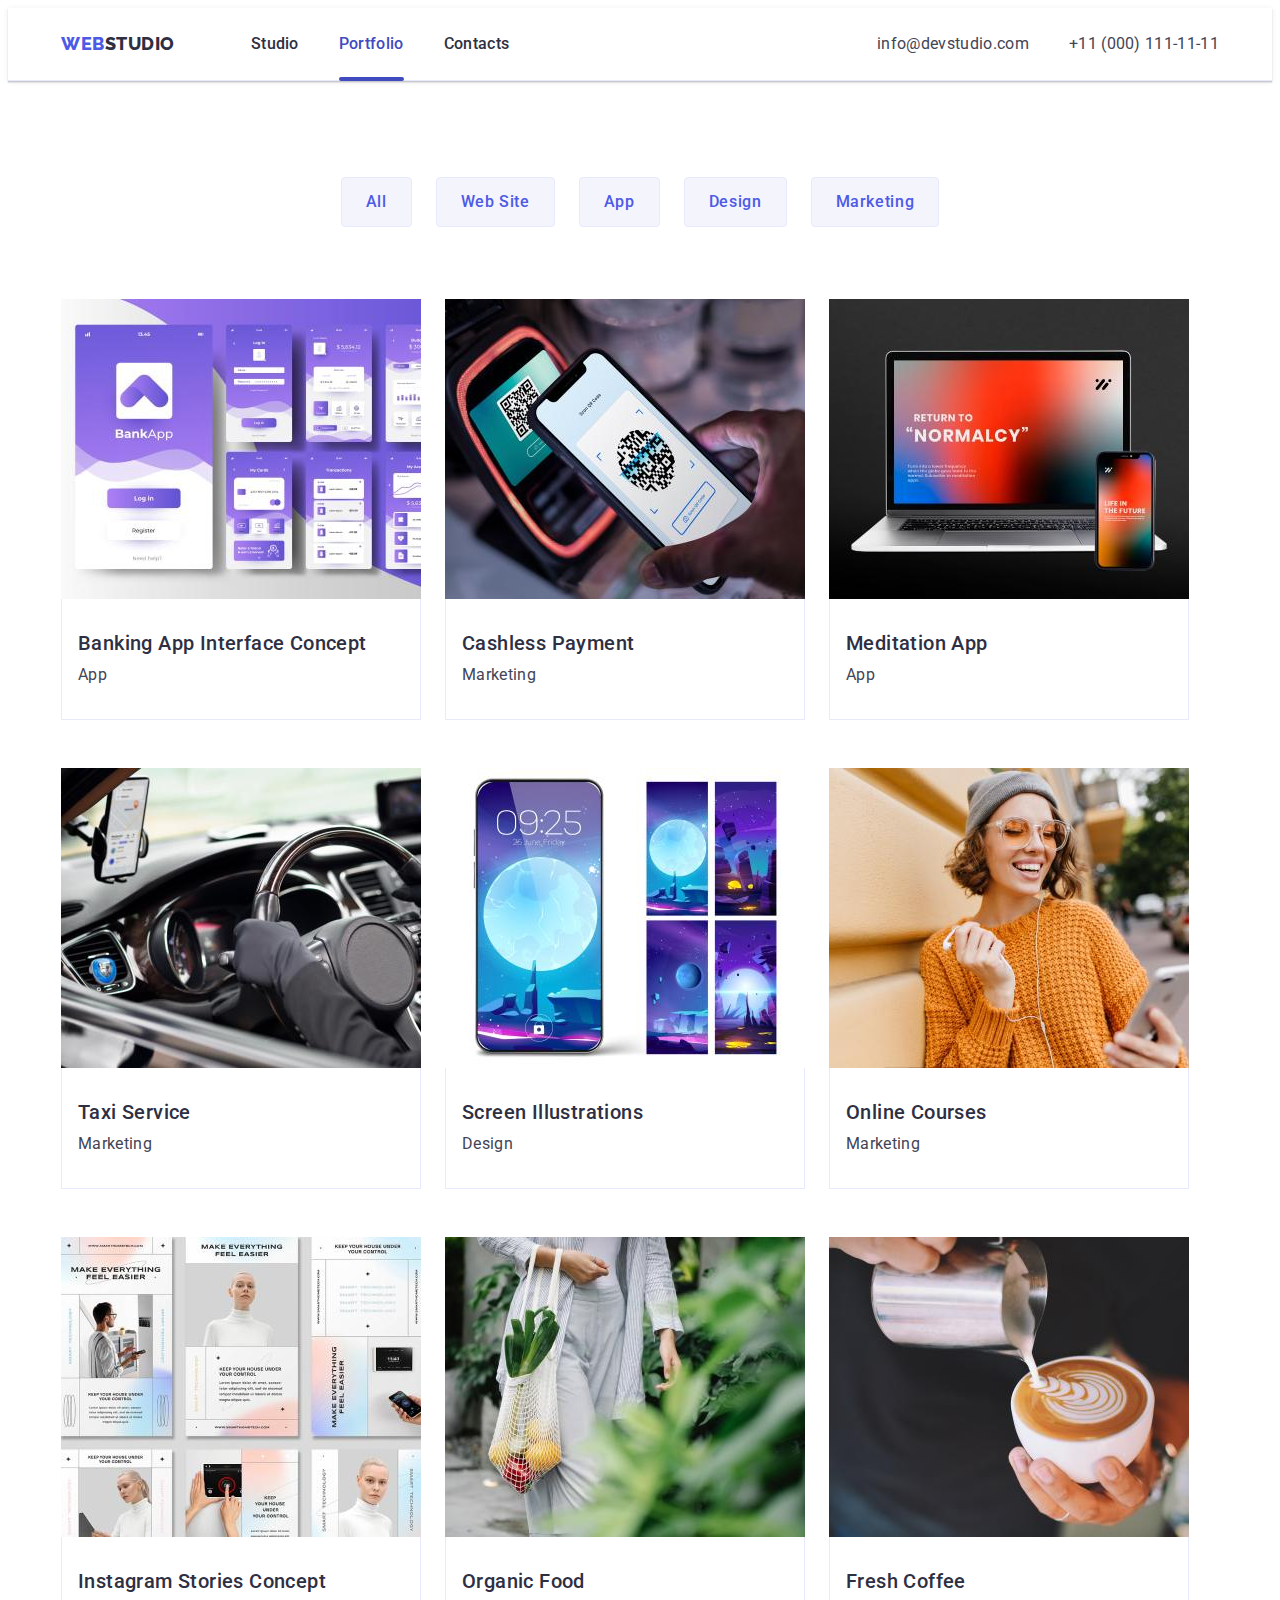
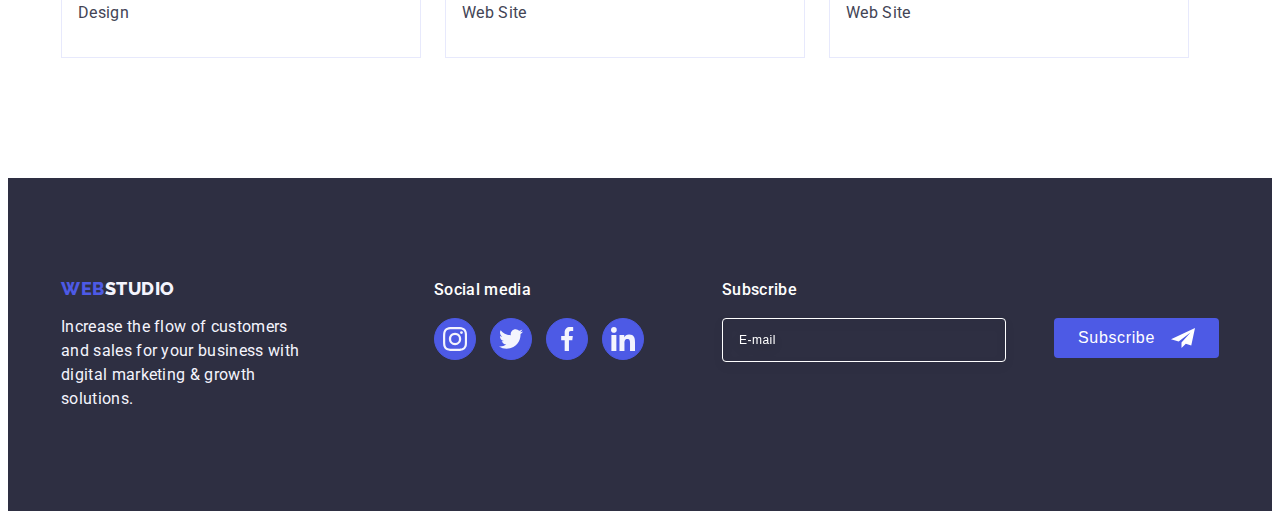
==== portfolio.html @ 0ec28bbe "Initial commit" ====
<!DOCTYPE html>
<html lang="en">
  <head>
    <meta charset="UTF-8" />
    <meta name="viewport" content="width=device-width, initial-scale=1.0" />
    <title>Portfolio</title>

    <link rel="preconnect" href="https://fonts.googleapis.com" />
    <link rel="preconnect" href="https://fonts.gstatic.com" crossorigin />
    <link
      href="https://fonts.googleapis.com/css2?family=Raleway:wght@800&family=Roboto:wght@400;500;700&display=swap"
      rel="stylesheet"
    />
    <link
      rel="stylesheet"
      href="https://cdnjs.cloudflare.com/ajax/libs/modern-normalize/2.0.0/modern-normalize.min.css"
      integrity="sha512-4xo8blKMVCiXpTaLzQSLSw3KFOVPWhm/TRtuPVc4WG6kUgjH6J03IBuG7JZPkcWMxJ5huwaBpOpnwYElP/m6wg=="
      crossorigin="anonymous"
      referrerpolicy="no-referrer"
    />

    <link rel="stylesheet" href="./css/styles.css" />
  </head>
  <body>
    <header class="header">
      <div class="container nav-header">
        <nav class="navigation-list list">
          <a class="logo-link link" href="./index.html"
            >web<span class="studio-head">Studio</span></a
          >
          <ul class="header-list list">
            <li class="header-item">
              <a class="adress-link link" href="./index.html">Studio</a>
            </li>
            <li class="header-item">
              <a class="adress-link current link" href="./portfolio.html"
                >Portfolio</a
              >
            </li>
            <li class="header-item">
              <a class="adress-link link" href="">Contacts</a>
            </li>
          </ul>
        </nav>
        <address class="contacts">
          <ul class="contacts-list list">
            <li class="contacts-item">
              <a class="contacts-link link" href="mailto:info@devstudio.com"
                >info@devstudio.com</a
              >
            </li>
            <li class="contacts-item">
              <a class="contacts-link link" href="tel:+110001111111"
                >+11 (000) 111-11-11</a
              >
            </li>
          </ul>
        </address>
      </div>
    </header>
    <main>
      <!--Section 1-->
      <section class="section-item">
        <div class="container">
          <h1 class="visualy-hidden">Menu</h1>
          <ul class="button-list list">
            <li class="button-item">
              <button class="btn-style" type="button">All</button>
            </li>
            <li class="button-item">
              <button class="btn-style" type="button">Web Site</button>
            </li>
            <li class="button-item">
              <button class="btn-style" type="button">App</button>
            </li>
            <li class="button-item">
              <button class="btn-style" type="button">Design</button>
            </li>
            <li class="button-item">
              <button class="btn-style" type="button">Marketing</button>
            </li>
          </ul>

          <!--Section 2-->

          <ul class="item-list list">
            <li class="image-style">
              <a class="image-link link" href="#">
                <div class="image-cover-block">
                  <img
                    src="./images/menu.jpg"
                    alt="Phone menu"
                    width="360"
                    height="300"
                  />
                  <p class="image-cover-text">
                    14 Stylish and User-Friendly App Design Concepts · Task
                    Manager App · Calorie Tracker App · Exotic Fruit Ecommerce
                    App · Cloud Storage App
                  </p>
                </div>
                <div class="container-text">
                  <h2 class="head-name">Banking App Interface Concept</h2>
                  <p class="item-text">App</p>
                </div>
              </a>
            </li>

            <li class="image-style">
              <a class="image-link link" href="#">
                <div class="image-cover-block">
                  <img
                    src="./images/phone-pay.jpg"
                    alt="Pay by Phone"
                    width="360"
                    height="300"
                  />
                  <p class="image-cover-text">
                    14 Stylish and User-Friendly App Design Concepts · Task
                    Manager App · Calorie Tracker App · Exotic Fruit Ecommerce
                    App · Cloud Storage App
                  </p>
                </div>
                <div class="container-text">
                  <h2 class="head-name">Cashless Payment</h2>
                  <p class="item-text">Marketing</p>
                </div>
              </a>
            </li>

            <li class="image-style">
              <a class="image-link link" href="#">
                <div class="image-cover-block">
                  <img
                    src="./images/mac-phone.jpg"
                    alt="Notebook and phone"
                    width="360"
                    height="300"
                  />
                  <p class="image-cover-text">
                    14 Stylish and User-Friendly App Design Concepts · Task
                    Manager App · Calorie Tracker App · Exotic Fruit Ecommerce
                    App · Cloud Storage App
                  </p>
                </div>
                <div class="container-text">
                  <h2 class="head-name">Meditation App</h2>
                  <p class="item-text">App</p>
                </div>
              </a>
            </li>

            <!--Section 3-->

            <li class="image-style">
              <a class="image-link link" href="#">
                <div class="image-cover-block">
                  <img
                    src="./images/wheel.jpg"
                    alt="Steering wheel"
                    width="360"
                    height="300"
                  />
                  <p class="image-cover-text">
                    14 Stylish and User-Friendly App Design Concepts · Task
                    Manager App · Calorie Tracker App · Exotic Fruit Ecommerce
                    App · Cloud Storage App
                  </p>
                </div>
                <div class="container-text">
                  <h2 class="head-name">Taxi Service</h2>
                  <p class="item-text">Marketing</p>
                </div>
              </a>
            </li>

            <li class="image-style">
              <a class="image-link link" href="#">
                <div class="image-cover-block">
                  <img
                    src="./images/phone-menu.jpg"
                    alt="Phone menu"
                    width="360"
                    height="300"
                  />
                  <p class="image-cover-text">
                    14 Stylish and User-Friendly App Design Concepts · Task
                    Manager App · Calorie Tracker App · Exotic Fruit Ecommerce
                    App · Cloud Storage App
                  </p>
                </div>
                <div class="container-text">
                  <h2 class="head-name">Screen Illustrations</h2>
                  <p class="item-text">Design</p>
                </div>
              </a>
            </li>

            <li class="image-style">
              <a class="image-link link" href="#">
                <div class="image-cover-block">
                  <img
                    src="./images/women.jpg"
                    alt="Women"
                    width="360"
                    height="300"
                  />
                  <p class="image-cover-text">
                    14 Stylish and User-Friendly App Design Concepts · Task
                    Manager App · Calorie Tracker App · Exotic Fruit Ecommerce
                    App · Cloud Storage App
                  </p>
                </div>

                <div class="container-text">
                  <h2 class="head-name">Online Courses</h2>
                  <p class="item-text">Marketing</p>
                </div>
              </a>
            </li>

            <!--Section 4-->

            <li class="image-style">
              <a class="image-link link" href="#">
                <div class="image-cover-block">
                  <img
                    src="./images/site-menu.jpg"
                    alt="Instagram Menu"
                    width="360"
                    height="300"
                  />
                  <p class="image-cover-text">
                    14 Stylish and User-Friendly App Design Concepts · Task
                    Manager App · Calorie Tracker App · Exotic Fruit Ecommerce
                    App · Cloud Storage App
                  </p>
                </div>
                <div class="container-text">
                  <h2 class="head-name">Instagram Stories Concept</h2>
                  <p class="item-text">Design</p>
                </div>
              </a>
            </li>

            <li class="image-style">
              <a class="image-link link" href="#">
                <div class="image-cover-block">
                  <img
                    src="./images/bag.jpg"
                    alt="Bag"
                    width="360"
                    height="300"
                  />
                  <p class="image-cover-text">
                    14 Stylish and User-Friendly App Design Concepts · Task
                    Manager App · Calorie Tracker App · Exotic Fruit Ecommerce
                    App · Cloud Storage App
                  </p>
                </div>
                <div class="container-text">
                  <h2 class="head-name">Organic Food</h2>
                  <p class="item-text">Web Site</p>
                </div>
              </a>
            </li>

            <li class="image-style">
              <a class="image-link link" href="#">
                <div class="image-cover-block">
                  <img
                    src="./images/coffe.jpg"
                    alt="Coffee"
                    width="360"
                    height="300"
                  />
                  <p class="image-cover-text">
                    14 Stylish and User-Friendly App Design Concepts · Task
                    Manager App · Calorie Tracker App · Exotic Fruit Ecommerce
                    App · Cloud Storage App
                  </p>
                </div>
                <div class="container-text">
                  <h2 class="head-name">Fresh Coffee</h2>
                  <p class="item-text">Web Site</p>
                </div>
              </a>
            </li>
          </ul>
        </div>
      </section>
    </main>
    <footer class="footer-style">
      <div class="footer-container container">
        <div class="logo-footer">
          <a class="footer-link link" href="./index.html"
            >web<span class="studio">Studio</span></a
          >
          <p class="footer-text">
            Increase the flow of customers and sales for your business with
            digital marketing & growth solutions.
          </p>
        </div>
        <div class="footer-social-block">
          <p class="social-head">Social media</p>
          <ul class="footer-social-list list">
            <li class="footer-social-item">
              <a class="footer-social-link link" href="">
                <svg class="footer-social-icon" width="24" height="24">
                  <use href="./images/icon.svg#icon-instagram"></use>
                </svg>
              </a>
            </li>
            <li class="footer-social-item">
              <a class="footer-social-link link" href=""
                ><svg class="footer-social-icon" width="24" height="24">
                  <use href="./images/icon.svg#icon-twitter"></use></svg
              ></a>
            </li>
            <li class="footer-social-item">
              <a class="footer-social-link link" href=""
                ><svg class="footer-social-icon" width="24" height="24">
                  <use href="./images/icon.svg#icon-facebook"></use></svg
              ></a>
            </li>
            <li class="footer-social-item">
              <a class="footer-social-link link" href=""
                ><svg class="footer-social-icon" width="24" height="24">
                  <use href="./images/icon.svg#icon-linkedin"></use></svg
              ></a>
            </li>
          </ul>
        </div>
        <div class="footer-subscribe">
          <p class="subscribe-text">Subscribe</p>
          <form class="footer-form">
            <label for="user-subscribe" class="subscribe-lable">
              <input
                type="email"
                name="footer-subscribe"
                class="suscribe-input"
                id="user-subscribe"
                placeholder="E-mail"
              />
            </label>
            <button type="submit" class="subscribe-btn">
              Subscribe
              <svg class="subscribe-icon" width="24" height="24">
                <use href="./images/icon.svg#icon-subscribe"></use>
              </svg>
            </button>
          </form>
        </div>
      </div>
    </footer>
  </body>
</html>
---- css/styles.css ----
:root {
  --brand-color: #4d5ae5;

}
body {
  font-family: "Roboto", sans-serif;
  background-color: #ffffff;
  accent-color:  #2e2f42;
  color: #434455;

}
.link {
  text-decoration: none;
}

.list {
  list-style:  none;
}
p,
h1,
h2,
h3,
h4,
h5,
h6 {
    margin-top: 0;
    margin-bottom: 0;
}

ul,
ol {
    margin-top: 0;
    margin-bottom: 0;
    padding-left: 0;
}

img {
    height: auto;
    width: 100%;
    display: block;
    
}
.container{
   
width: 100%;
max-width: 1158px;
padding-left: 15px;
padding-right: 15px;
margin: 0 auto;

}
.visualy-hidden{
    position: absolute;
        width: 1px;
        height: 1px;
        margin: -1px;
        border: 0;
        padding: 0;
        white-space: nowrap;
        clip-path: inset(100%);
        clip: rect(0 0 0 0);
        overflow: hidden;
}
/**______TITLE______**/

.head-title {
    
    width: 100%;
     text-align: center;
    padding: 188px 0 188px;
    background-image:
            linear-gradient(rgba(46, 47, 66, 0.70),
                rgba(46, 47, 66, 0.70)),
            url(../images/people-office.jpg);
            max-width: 1440px;
            background-position: center;
            background-repeat: no-repeat;
            background-size: cover;
            margin: 0 auto;
            
}


.head-text {
    color: #ffffff;
    font-weight: 700;
    font-size: 56px;
    line-height: 1.07;
    letter-spacing: 0.02em;
        max-width: 496px;
        margin: 0 auto;
        margin-bottom: 48px;
}
.head-btn {
    color:#ffffff;
    font-size: 16px;
    font-family: "Roboto", sans-serif;
    font-weight: 500;
    line-height: 1.5;
    letter-spacing: 0.04em;
background-color:#4D5AE5;
cursor: pointer;
display: block;
min-width: 169px;
height: 56px;
border: none;
border-radius: 4px;
margin: 0 auto;
transition: background-color 250ms cubic-bezier(0.4, 0, 0.2, 1);
}

.head-btn:hover,
.head-btn:focus {
    background-color: #404BBF;

}

/**______ADVANTAGES______**/

.advantages-section-list{
    padding: 240px 0 120px;
   
}
.advant-container{
 
}
.advantages-title {
    color:#2E2F42;
    font-size: 20px;
    
margin-bottom: 8px;
font-weight: 500;
line-height: 1.2;
letter-spacing: 0.02em;
}

.advantages-item {
    color: #434455;
    font-size: 16px;
    width: calc((100% - 72px) / 4);
    line-height: 1.5;
    letter-spacing: 0.02em;
    position: relative;
}
.advant-icon-container{
    display: flex;
    align-items: center;
    justify-content: center;
    height: 112px;background-color: #F4F4FD;
    border-radius: 4px;
    margin-bottom: 8px;

}
.advant-icon{

}

.advantages-list {
    display: flex;
    gap: 24px;
}
.advantages-subtitle {
}

/**______WHAT ARE WE DOING______**/
.doing-section{
    
    padding-bottom: 120px;
}

.doing-head{
    margin-bottom: 72px;
}
.work-container{

}


.doing-head {
    color: #2E2F42;
    font-size: 36px;
        
        font-weight: 700;
        line-height: 1.11;
        letter-spacing: 0.02em;
        text-transform: capitalize;
        text-align: center;
        
}

.doing-list {
   
    display: flex;
    gap: 24px;
    
}

.doing-item {
    color: #E7E9FC;
    flex-wrap: wrap;
    width: calc((100% - 48px) / 3);
        
}

/**______TEAM______**/

.secttion-team {
 background-color:  #F4F4FD;
  padding: 120px 0;
  
}

.team-head {

    margin-bottom: 72px;
    font-size: 36px;
    line-height: 1.11;
    text-align: center;
    letter-spacing: 0.02em ;
    text-transform: capitalize;
    color: #2E2F42;
    
}

.team-list {
    display: flex;
    gap: 24px;
    
}
.team-item {
    background-color: white;
        border: 1px solid #E7E9FC;
    width: calc((100% - 72px) / 4);
        border-radius: 0px 0px 4px 4px;
            padding-bottom: 0px;
            position: relative;
            box-shadow: 0px 2px 1px 0px rgba(46, 47, 66, 0.08),
                    0px 1px 1px 0px rgba(46, 47, 66, 0.16),
                    0px 1px 6px 0px rgba(46, 47, 66, 0.08);

}    

.team-link-list {
    display: flex;
        align-items: center;
        justify-content: center;
    gap: 24px;
    
}
.team-link-item {
    width: 40px;
    height: 40px;
      
    

}
.team-link{
width: 100%;
height: 100%;
border: 1px solid rgba(77, 90, 229, 1);
    border-radius: 50%;
    background-color: rgba(77, 90, 229, 1);
    display: flex;
    align-items: center;
    justify-content: center;
    transition: background-color 250ms cubic-bezier(0.4, 0, 0.2, 1);
  
}
.team-link:is(:hover,:focus){
    background-color: #404BBF;
    
}

.team-icon {
    fill: rgba(244, 244, 253, 1);
}

.team-container{
    padding: 32px 0px;


}
.team-title {
    color: #2E2F42;
    font-size: 20px;
        font-weight: 500;
        line-height: 1.2;
        letter-spacing: 0.02em;
       margin-bottom: 8px;
    text-align: center;
}
.item-team-text{
    text-align: center;
    margin-bottom: 8px;
    
}

/**-------CUSTUMERS----**/
.custumers-container{
        padding: 120px 0;
}

.costumers-head {
    font-family: "Roboto", sans-serif;
    font-size: 36px;
    font-weight: 700;
    line-height: 1.11;
    letter-spacing: 0.02em;
    text-transform: capitalize;
    text-align: center;
    margin-bottom: 72px;
    color: #2e2f42;
}
.costumers-list {
    display: flex;
    gap: 24px;
    align-items: center;
        justify-content: center;
}

.costumers-item {
    width: calc((100% - 24px)/6);
    height: 88px;
    transition: transform 250ms cubic-bezier(0.4, 0, 0.2, 1);
   
}
.costumers-link{
    height: 100%;
    border: 1px solid #8E8F99;
    border-radius: 4px;
    color: rgba(142, 143, 153, 1);
    display: flex;
        justify-content: center;
        align-items: center;
        transition: border-color 250ms cubic-bezier(0.4, 0, 0.2, 1),
            color 250ms cubic-bezier(0.4, 0, 0.2, 1);
}
.costumers-link:is(:hover, :focus) {
    color: #404BBF;
    border-color:  #404bbf;
    
}
.costumers-icon {
    fill: currentColor;

}
.costumers-icon:is(:hover, :focus) {
    fill: #404bbf;
}


/**______PORTFOLIO______**/

/**------HEADER------**/
.header {
border-bottom: 1px solid var(--cornflower, #E7E9FC);
box-shadow:0px 2px 1px rgba(46, 47, 66, 0.08),
    0px 1px 1px rgba(46, 47, 66, 0.16),
    0px 1px 6px rgba(46, 47, 66, 0.08);
}
.nav-header{

    display: flex;
        align-items: center;
        justify-content: space-between;
       
       
}
.logo-link {
    color: #4d5ae5;
        font-size: 18px;
        font-family: "Raleway", sans-serif;
        font-weight: 800;
        line-height: 1.17;
        letter-spacing: 0.03em;
        text-transform: uppercase;
        margin-right: 76px;
        transition: transform 250ms cubic-bezier(0.4, 0, 0.2, 1);
        
}
.studio-head{
    color: #2e2f42;
}


.navigation-list{
    list-style: none;
        display: flex;
            align-items: center;
            
           
}
link{
    text-decoration: none;
}
.header-list{
    display: flex;
        align-items: center;
        gap: 40px;
       
}


.header-list:hover,
.header-list:focus {
color: #404bbf;
}
.header-item{
    transition: transform 250ms cubic-bezier(0.4, 0, 0.2, 1);
}
.contacts{
    font-style: normal
}
.adress-link {
    display: inline-block;;
    color: #2E2F42;
    font-size: 16px;
    padding: 24px 0;
    font-weight: 500;
    line-height: 1.5;
    letter-spacing: 0.02em;
    position: relative;
    transition: color 250ms cubic-bezier(0.4, 0, 0.2, 1);
    
}
.current{
    color: #404BBF;
}

.current::after {
    content: "";
    position: absolute;
    right: 0;
    bottom: -1px;
    width: 100%;
    height: 4px;
    border-radius: 2px;
    background-color: #404BBF;
}
.adress-link:hover,
.adress-link:focus {
color:  #404bbf;
}


.contacts-list {
  
        display: flex;
            align-items: center;
            gap: 40px;
        }

.contacts-item{
    display: flex;
    
    
    
}

.contacts-link {
    color: #434455;
    font-size: 16px;
    line-height: 1.5;
    letter-spacing: 0.02em;
    transition: color 250ms cubic-bezier(0.4, 0, 0.2, 1);
}
.contacts-link:hover,
.contacts-link:focus {
    color: #404bbf;
}


/**----------BUTTON------**/
.section-item {
        padding-top: 96px;
            padding-bottom: 120px;
}



.button-list {
    display: flex;
        justify-content: center;
        gap: 24px;
        margin-bottom: 72px;
        
}

.button-item {
   
}

.btn-style{
    color: #4D5AE5;
    font-size: 16px;
    font-family: inherit;
    font-weight: 500;
    line-height: 1.5; 
    letter-spacing: 0.04em;
padding: 12px 24px;
cursor: pointer;
border-radius: 4px;
border: 1px solid var(--cornflower, #E7E9FC);
background: var(--cloud, #F4F4FD);
transition: color 250ms cubic-bezier(0.4, 0, 0.2, 1),
        background-color 250ms cubic-bezier(0.4, 0, 0.2, 1),
        border-color 250ms cubic-bezier(0.4, 0, 0.2, 1),
        box-shadow 250ms cubic-bezier(0.4, 0, 0.2, 1);

}
    
.btn-style:hover{
    color: #ffffff;
        background-color: #404BBF;
        border: 1px solid transparent;
   box-shadow:  0px 3px 1px rgba(0, 0, 0, 0.1),
        0px 2px 1px rgba(0, 0, 0, 0.08),
        0px 2px 2px rgba(0, 0, 0, 0.12);
}
.btn-style:focus {
   box-shadow:  0px 3px 1px rgba(0, 0, 0, 0.1),
        0px 2px 1px rgba(0, 0, 0, 0.08),
        0px 2px 2px rgba(0, 0, 0, 0.12);
    color: #ffffff;
    background-color: #404BBF;
    border: 1px solid transparent;

}



/**----------IMAGES------**/

.item-list {
    background: #FFF;
    display: flex;
        flex-wrap: wrap;
        align-items: flex-start;
        column-gap: 24px;
            row-gap: 48px;
}
.container-text{
        padding: 32px 16px;
        border: 1px solid #e7e9fc;
        border-top: none;
}

.image-style {
    
        width: 360px;
            
}


.image-link {
    display: block;
    transition: box-shadow 250ms cubic-bezier(0.4, 0, 0.2, 1);

}
.head-name{
    font-family: "Roboto", sans-serif;
    color: #2E2F42;
        font-size: 20px;
        font-style: normal;
        font-weight: 500;
        line-height: 24px;
        letter-spacing: 0.4px;
    margin-bottom: 8px
    
}

.item-text {
    color: #434455;
    font-size: 16px;
        line-height: 1.5;
        letter-spacing: 0.02em;
}
.image-cover-block{
position: relative;
overflow: hidden;
}
.image-cover-text{
    position: absolute;
    top: 0;
    left: 0;
    height: 100%;
    font-family: Roboto;
        font-size: 16px;
        font-style: normal;
        font-weight: 400;
        line-height: 1.5;
        letter-spacing: 0.02em;
        color: #f4f4fd;
        padding: 40px 32px;
        background-color:  #4D5AE5;
        transform: translateY(100%);
        transition: transform 250ms cubic-bezier(0.4, 0, 0.2,1);
}
.image-link:hover {
    box-shadow: 0px 1px 6px rgba(46, 47, 66, 0.08),
        0px 1px 1px rgba(46, 47, 66, 0.16),
        0px 2px 1px rgba(46, 47, 66, 0.08);
}

.image-link:focus {
    box-shadow: 0px 1px 6px rgba(46, 47, 66, 0.08),
        0px 1px 1px rgba(46, 47, 66, 0.16),
        0px 2px 1px rgba(46, 47, 66, 0.08);
}
.image-link:hover .image-cover-text {
    transform: translateY(0);
}
.image-link:focus .image-cover-text{
        transform: translateY(0);
}


/**----------FOOTER------**/

.footer-style {
    background-color: #2E2F42;
    padding: 100px 0;
}
.footer-container {
    display: flex;
    align-items: baseline;
    
}

.logo-footer{
    margin-right: 120px;
}
.footer-link {
    color: #4d5ae5;
        font-size: 18px;
        font-family: "Raleway",sans-serif;
        font-weight: 800;
        line-height: 1.17;
        letter-spacing: 0.03em;
        text-transform: uppercase;
        display: inline-block;
        margin-bottom: 16px;
}

    
.studio{
    color: #f4f4fd;
        font-size: 18px;
        font-family: "Raleway", sans-serif;
        font-weight: 800;
        line-height: 1.17;
        letter-spacing: 0.03em;
        text-transform: uppercase;
}

.footer-text {
    color:#F4F4FD;
    font-size: 16px;
        line-height: 1.5;
        letter-spacing: 0.02em;
        max-width: 264px
}

.footer-social-block {
   
   display: block;

    
}

.social-head{
    font-family: Roboto;
        font-size: 16px;
        font-style: normal;
        font-weight: 500;
        line-height: 1.5;
        letter-spacing: 0.02em;
        color: #ffffff;
        margin-bottom: 16px;
}

.footer-social-list {
display: flex;
gap: 16px;

}



.footer-social-item {
    width: 40px; 
    height: 40px;
        transition: transform 250ms cubic-bezier(0.4, 0, 0.2, 1);
        
}

.footer-social-link {
    width: 100%;
    height: 100%;
    border-radius: 50%;
    border: 1px solid rgba(77,90,229,1);
    background-color: #4d5ae5;
display: flex;
    align-items: center;
    justify-content: center;
    transition: background-color 250ms cubic-bezier(0.4, 0, 0.2, 1);;
}
.footer-social-link:is(:hover,:focus)  {
    background-color: rgba(49, 208, 170, 1);
    
}



.footer-social-icon {
    fill: rgba(244, 244, 253, 1);
}
.footer-social-icon:is(:hover,:focus){
    fill:rgba(244, 244, 253, 1);
}


.footer-subscribe {
   
    padding-left: 80px;
}

.subscribe-text {
    font-size: 16px;
    font-style: normal;
    font-weight: 500;
    line-height: 1.5;
    letter-spacing: 0.02em;
    color: white;
    margin-bottom: 16px;
}

.footer-form {
    display: flex;
    gap: 24px;
    flex-shrink: 0;
    }

.subscribe-lable {
    
}

.suscribe-input {
    width: 264px;
        height: 40px;
        border: 1px solid #ffffff;
        background-color: transparent;
        font-size: 12px;
        line-height: 1.5;
        letter-spacing: 0.04em;
        padding-left: 16px;
        filter: drop-shadow(0px 4px 4px rgba(0, 0, 0, 0.15));
        border-radius: 4px;
        color: #ffffff;
}
.suscribe-input::placeholder{
    color: #FFF;
       
        font-size: 12px;
        font-style: normal;
        font-weight: 400;
        line-height: 2;
        letter-spacing: 0.04em;
}

.subscribe-btn {
    margin-left: 24px;
    display: inline-flex;
        padding: 8px 24px;
        justify-content: center;
        align-items: center;
        min-width: 165px;
            height: 40px;
        border-radius: 4px;
            background-color: #4D5AE5;
            fill: white;
            color:  #FFF;
                text-align: center;
                font-size: 16px;
                font-style: normal;
                font-weight: 500;
                line-height: 1.5;
                letter-spacing: 0.04em;
                cursor: pointer;
                border: none;

}

.subscribe-icon {
    margin-left: 16px;
}



/*-------MODAL------*/

.backdrop .is-hidden .modal {
    transform: translate(-50%, -50%) scaleX(5);
    }


.backdrop{
    position: fixed;
    top: 0;
    width: 100%;
    height: 100%;
    background-color: rgba(46, 47, 66, 0.40);
transition: opacity 250ms cubic-bezier(0.4, 0, 0.2, 1),
 visibility 250ms cubic-bezier(0.4, 0, 0.2, 1);
}

.modal { 
    width: 408px;
    min-height: 584px;
    border-radius: 4px;
    box-shadow: 0px 2px 1px 0px rgba(0, 0, 0, 0.20),
     0px 1px 3px 0px rgba(0, 0, 0, 0.12),
     0px 1px 1px 0px rgba(0, 0, 0, 0.14);
     background: #FCFCFC;
     position: absolute;
     top: 50%;
     left: 50%;
    transition: transform 250ms cubic-bezier(0.4, 0, 0.2, 1);
    transform: translate(-50%, -50%) scaleX(1);
    
}

.modal-btn {
background-color: #E7E9FC;
border-radius: 50%;
    width: 24px;
    height: 24px;
    position: absolute;
    display: flex;
    align-items: center;
    justify-content: center;
    top: 24px;
    right: 24px;
    padding: 0;
    cursor: pointer;
    border: 1px solid rgba(0, 0, 0, 0.1);
    transition: background-color 250ms cubic-bezier(0.4, 0, 0.2, 1), border 250ms cubic-bezier(0.4, 0, 0.2, 1)
}

.icon-modal {
    fill: rgba(46, 47, 66, 1);
    transition: fill 250ms cubic-bezier(0.4, 0, 0.2, 1)
}

.modal-btn:hover,
.modal-btn:focus {
    background-color: #404bbf;
    border: none;
}

.modal-btn:hover .icon-modal,
.modal-btn:focus .icon-modal {
    fill: #ffffff;
}
        

.is-hidden {
    opacity: 0;
    visibility: hidden;
    pointer-events: none;
}


/* ================FORM=============*/



.form-container{
    padding: 72px 24px;
}
.modal-title { 
   font-family: "Roboto", sans-serif;
   font-size: 16px; 
   font-style: normal;
   font-weight: 500;
   line-height: 1.17;
   letter-spacing: 0.02em;
   display: flex;
   align-items: center;
   justify-content: center;
   margin-bottom: 16px;
        
}

.modal-form {}

.modal-area {}

.user-title, .user-title-text {
    font-family: "Roboto", sans-serif;
        font-size: 12px;
        font-style: normal;
        font-weight: 400;
        line-height: 1.17;
        letter-spacing: 0.04em;
        color: #8e8f99 ;
        display: block;
        margin-bottom: 4px;
}

.input-wrap {
    margin-bottom: 8px;
    position: relative;
}

.modal-input {
    width: 100%;
    height: 40px;
    border-radius: 4px;
        border: 1px solid rgba(46, 47, 66, 0.40);
        position: relative;
        padding-left: 38px;
        font-size: 12px;
}
.modal-input:focus {
    border-color:#4D5AE5;
}
.modal-input:focus + .modal-form-icon {
    fill: #4D5AE5;
}

 .current-form::before {
    content: " ";
position: absolute;
width: 1.25px;
height: 18px;
background-color: rgba(46, 47, 66, 1);
top: 50%;
left: 0;
transform: translateY(-50%);
} 

.modal-from-icon {
    position: absolute;
    top: 50%;
    left: 16px;
    transform: translateY(-50%);
    fill: currentColor;
    
}

.coment-text-area {
    width: 100%;
    height: 120px;
    border-radius: 4px;
        border: 1px solid  rgba(46, 47, 66, 0.40);
        resize: none;
        padding: 8px 16px;
        outline: transparent;
        font-size: 12px;
        line-height: 1.17;
        margin-bottom: 16px;
}
.coment-text-area::placeholder{
    font-family: "Roboto", sans-serif;
        font-size: 12px;
        letter-spacing: 0.04em;
        color: rgba(46, 47, 66, 0.4);
        fill: transparent;
        
}
.coment-text-area:focus::placeholder{
    opacity: 0;
}
.coment-text-area:focus{
    border-color: #4D5AE5;
}

.term-input-wrap{
   margin-bottom: 24px;
    width: 100%;
   display: flex;
   align-items: center;
}

.input-checkbox{

}
    

.term-lable-box {
    font-size: 12px;
        font-weight: 400;
        line-height: 1.17;
        letter-spacing: 0.04em;
        color: rgba(142, 143, 153, 1);
        display: inline-flex;
        align-items: center;
        position: relative;
}
.term-lable-box span{
display: flex;
    align-items: center;
    justify-content: center;
    width: 16px;
    height: 16px;
    margin-right: 8px;
    border-radius: 2px;
    border: 1px solid rgba(46, 47, 66, 0.40);
    fill: transparent;

}
.input-checkbox:checked + .term-lable-box > span {
    background-color: #404BBF;
    border: none;
    fill: #FFFFFF;
    border-color: #404BBF;
}

.terms-icon {}

.privasy-link {
   
        color: rgba(77, 90, 229, 1);
}

.form-btn {
  
    padding: 16px 32px;
        background:  #4D5AE5;
        cursor: pointer;
            display: block;
            min-width: 169px;
            height: 56px;
            border: none;
            border-radius: 4px;
            margin: 0 auto;
            transition: background-color 250ms cubic-bezier(0.4, 0, 0.2, 1);
            font-size: 16px;
            font-weight: 500;
            line-height: 1.5;
            letter-spacing: 0.04em;
            color: #FFF;
                
}
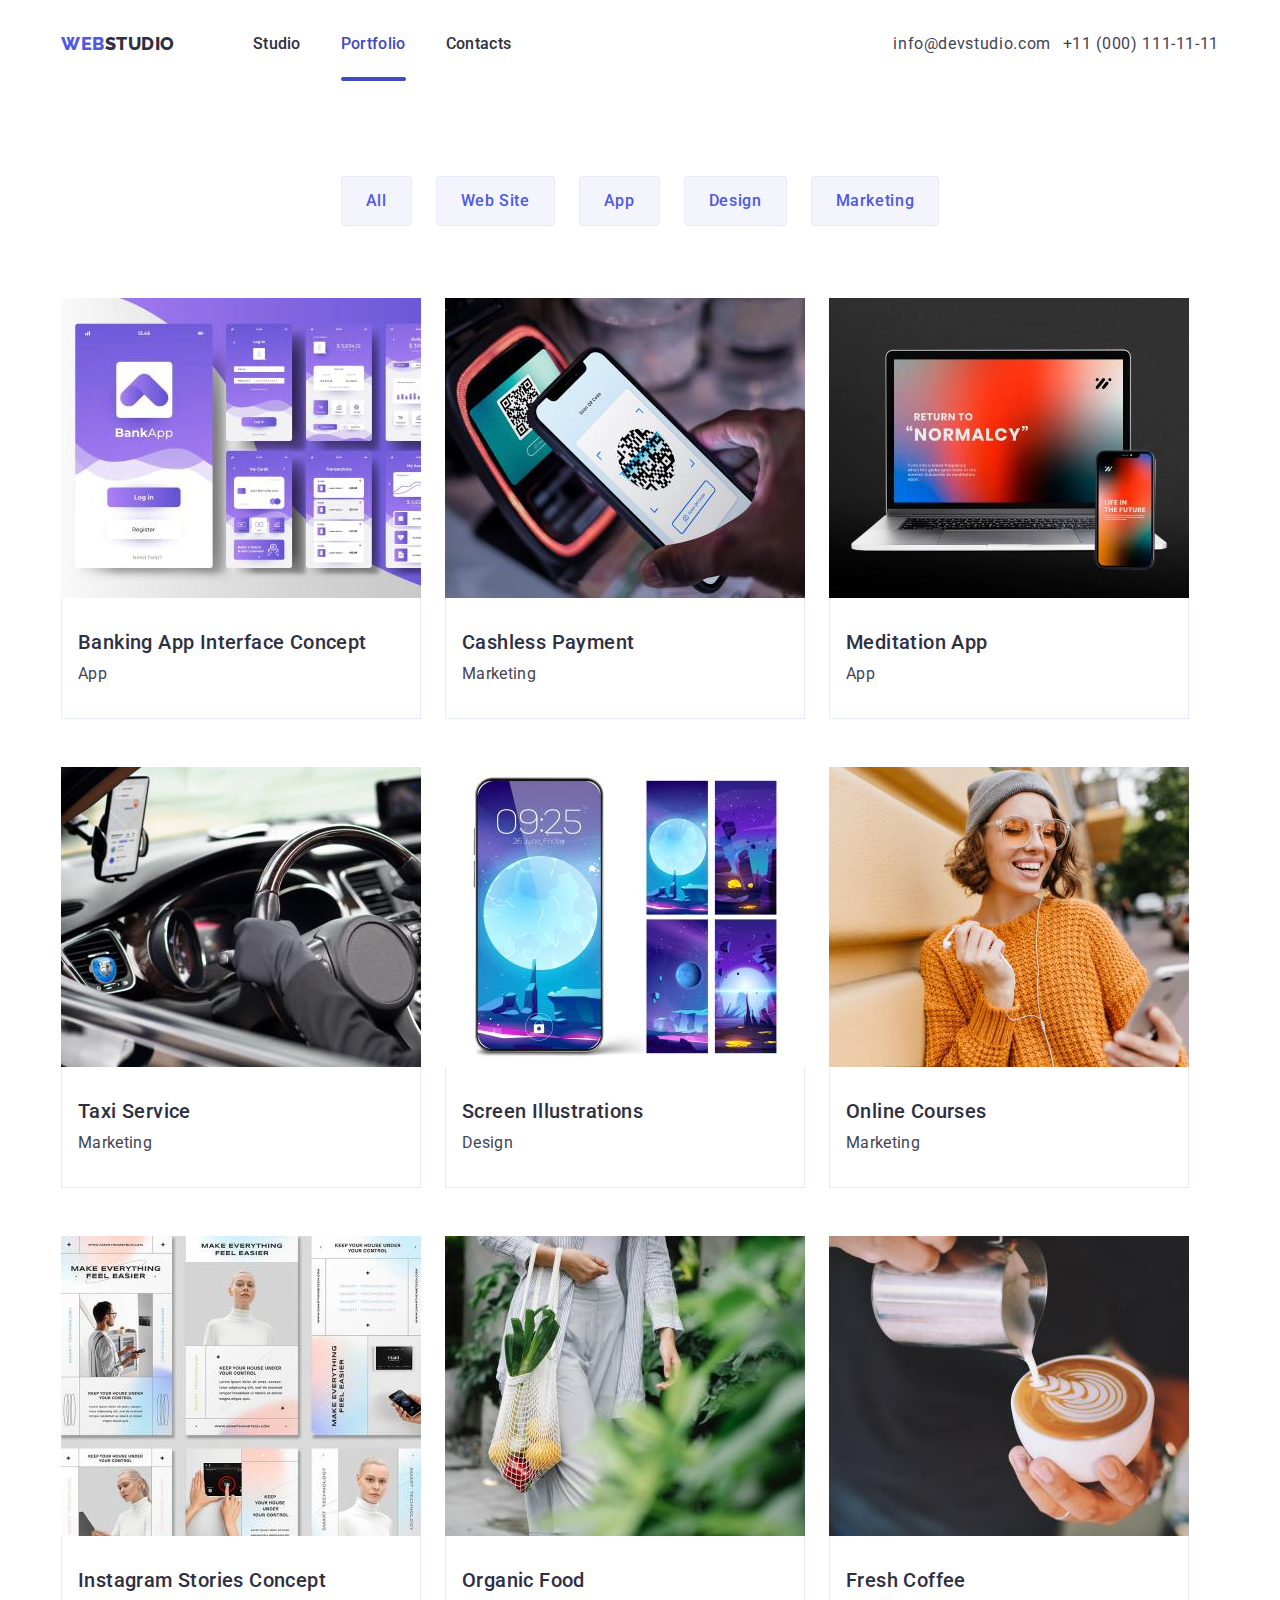
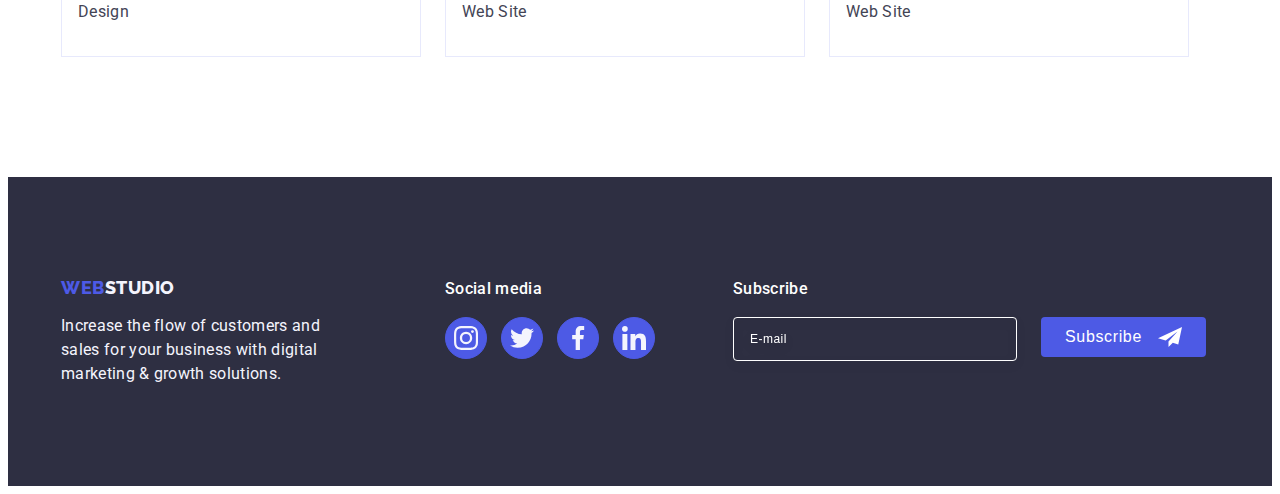
==== commit 9e54da18: "hw6.2" ====
--- a/portfolio.html
+++ b/portfolio.html
@@ -20,6 +20,7 @@
     />
 
     <link rel="stylesheet" href="./css/styles.css" />
+    <link rel="stylesheet" href="./css/media.css" />
   </head>
   <body>
     <header class="header">
@@ -53,6 +54,80 @@
               <a class="contacts-link link" href="tel:+110001111111"
                 >+11 (000) 111-11-11</a
               >
+            </li>
+          </ul>
+        </address>
+        <button type="button" class="phone-modal-btn" data-menu-open>
+          <svg class="header-icon" width="32" height="22">
+            <use href="./images/icon.svg#icon-menu-hamburger"></use>
+          </svg>
+        </button>
+      </div>
+      <div class="mob-menu is-hidden" data-menu>
+        <div>
+          <button type="button" class="header-icon-close" data-menu-close="">
+            <svg class="header-icon" width="8" height="8">
+              <use href="./images/icon.svg#icon-close"></use>
+            </svg>
+          </button>
+
+          <ul class="mob-header-list list">
+            <li class="mob-header-item">
+              <a class="mob-adress-link current link" href="./index.html"
+                >Studio</a
+              >
+            </li>
+            <li class="mob-header-item">
+              <a class="mob-adress-link link" href="./portfolio.html"
+                >Portfolio</a
+              >
+            </li>
+            <li class="mob-header-item">
+              <a class="mob-adress-link link" href="">Contacts</a>
+            </li>
+          </ul>
+        </div>
+        <address class="mob-menu-adr">
+          <ul class="mob-contacts-list list">
+            <li class="mob-contacts-item-m">
+              <a class="mob-contacts-link link" href="tel:+110001111111"
+                >+11 (000) 111-11-11</a
+              >
+            </li>
+            <li class="mob-contacts-item">
+              <a class="contacts-link link" href="mailto:info@devstudio.com"
+                >info@devstudio.com</a
+              >
+            </li>
+          </ul>
+          <ul class="mob-link-list">
+            <li class="team-link-item list">
+              <a class="team-link link" href="">
+                <svg class="team-icon" width="16" height="16">
+                  <use href="./images/icon.svg#icon-instagram"></use>
+                </svg>
+              </a>
+            </li>
+            <li class="team-link-item list">
+              <a class="team-link link" href="">
+                <svg class="team-icon" width="16" height="16">
+                  <use href="./images/icon.svg#icon-twitter"></use>
+                </svg>
+              </a>
+            </li>
+            <li class="team-link-item list">
+              <a class="team-link link" href="">
+                <svg class="team-icon" width="16" height="16">
+                  <use href="./images/icon.svg#icon-facebook"></use>
+                </svg>
+              </a>
+            </li>
+            <li class="team-link-item list">
+              <a class="team-link link" href="">
+                <svg class="team-icon" width="16" height="16">
+                  <use href="./images/icon.svg#icon-linkedin"></use>
+                </svg>
+              </a>
             </li>
           </ul>
         </address>
@@ -314,32 +389,35 @@
             <li class="footer-social-item">
               <a class="footer-social-link link" href=""
                 ><svg class="footer-social-icon" width="24" height="24">
-                  <use href="./images/icon.svg#icon-twitter"></use></svg
-              ></a>
+                  <use href="./images/icon.svg#icon-twitter"></use>
+                </svg>
+              </a>
             </li>
             <li class="footer-social-item">
               <a class="footer-social-link link" href=""
                 ><svg class="footer-social-icon" width="24" height="24">
-                  <use href="./images/icon.svg#icon-facebook"></use></svg
-              ></a>
+                  <use href="./images/icon.svg#icon-facebook"></use>
+                </svg>
+              </a>
             </li>
             <li class="footer-social-item">
               <a class="footer-social-link link" href=""
                 ><svg class="footer-social-icon" width="24" height="24">
-                  <use href="./images/icon.svg#icon-linkedin"></use></svg
-              ></a>
+                  <use href="./images/icon.svg#icon-linkedin"></use>
+                </svg>
+              </a>
             </li>
           </ul>
         </div>
         <div class="footer-subscribe">
           <p class="subscribe-text">Subscribe</p>
           <form class="footer-form">
-            <label for="user-subscribe" class="subscribe-lable">
+            <label for="user-subs-email" class="subscribe-lable">
               <input
                 type="email"
                 name="footer-subscribe"
                 class="suscribe-input"
-                id="user-subscribe"
+                id="user-subs-email"
                 placeholder="E-mail"
               />
             </label>
--- a/css/styles.css
+++ b/css/styles.css
@@ -1,21 +1,24 @@
 :root {
-  --brand-color: #4d5ae5;
-
-}
+    --brand-color: #4d5ae5;
+
+}
+
 body {
-  font-family: "Roboto", sans-serif;
-  background-color: #ffffff;
-  accent-color:  #2e2f42;
-  color: #434455;
-
-}
+    font-family: "Roboto", sans-serif;
+    background-color: #ffffff;
+    accent-color: #2e2f42;
+    color: #434455;
+
+}
+
 .link {
-  text-decoration: none;
+    text-decoration: none;
 }
 
 .list {
-  list-style:  none;
-}
+    list-style: none;
+}
+
 p,
 h1,
 h2,
@@ -38,75 +41,91 @@
     height: auto;
     width: 100%;
     display: block;
-    
-}
-.container{
-   
-width: 100%;
-max-width: 1158px;
-padding-left: 15px;
-padding-right: 15px;
-margin: 0 auto;
-
-}
-.visualy-hidden{
+
+}
+
+.container {
+    width: 100%;
+    padding-left: 16px;
+    padding-right: 16px;
+    margin: 0 auto;
+
+}
+
+.visualy-hidden {
     position: absolute;
-        width: 1px;
-        height: 1px;
-        margin: -1px;
-        border: 0;
-        padding: 0;
-        white-space: nowrap;
-        clip-path: inset(100%);
-        clip: rect(0 0 0 0);
-        overflow: hidden;
-}
+    width: 1px;
+    height: 1px;
+    margin: -1px;
+    border: 0;
+    padding: 0;
+    white-space: nowrap;
+    clip-path: inset(100%);
+    clip: rect(0 0 0 0);
+    overflow: hidden;
+}
+
 /**______TITLE______**/
 
 .head-title {
-    
+
     width: 100%;
-     text-align: center;
-    padding: 188px 0 188px;
+    text-align: center;
+    /* padding: 188px 0 188px; */ padding: 112px 0 112px;
     background-image:
-            linear-gradient(rgba(46, 47, 66, 0.70),
+        linear-gradient(180deg, rgba(46, 47, 66, 0.70),
+            rgba(46, 47, 66, 0.70)),
+        url(../images/back-mob.jpg);
+
+    /* max-width: 1440px; */
+    max-width: 428px;
+    background-position: center;
+    background-repeat: no-repeat;
+    background-size: cover;
+    margin: 0 auto;
+
+}
+@media (min-device-pixel-ratio: 2),
+(min-resolution: 192dpi),
+(min-resolution: 2dppx) {
+    .head-title {
+        background-image: linear-gradient(180deg, rgba(46, 47, 66, 0.70),
                 rgba(46, 47, 66, 0.70)),
-            url(../images/people-office.jpg);
-            max-width: 1440px;
-            background-position: center;
-            background-repeat: no-repeat;
-            background-size: cover;
-            margin: 0 auto;
-            
-}
+            url(../images/back-mob2x.jpg);
+    }
+}
+
+
 
 
 .head-text {
     color: #ffffff;
     font-weight: 700;
-    font-size: 56px;
+    /* font-size: 56px; */
+    font-size: 26px;
     line-height: 1.07;
     letter-spacing: 0.02em;
-        max-width: 496px;
-        margin: 0 auto;
-        margin-bottom: 48px;
-}
+    max-width: 496px;
+    margin: 0 auto;
+    margin-bottom: 48px;
+}
+
 .head-btn {
-    color:#ffffff;
+    color: #ffffff;
     font-size: 16px;
     font-family: "Roboto", sans-serif;
     font-weight: 500;
     line-height: 1.5;
     letter-spacing: 0.04em;
-background-color:#4D5AE5;
-cursor: pointer;
-display: block;
-min-width: 169px;
-height: 56px;
-border: none;
-border-radius: 4px;
-margin: 0 auto;
-transition: background-color 250ms cubic-bezier(0.4, 0, 0.2, 1);
+    background-color: #4D5AE5;
+    cursor: pointer;
+    display: block;
+    min-width: 169px;
+    height: 56px;
+    border: none;
+    border-radius: 4px;
+    margin: 0 auto;
+    transition: background-color 250ms cubic-bezier(0.4, 0, 0.2, 1);
 }
 
 .head-btn:hover,
@@ -117,188 +136,218 @@
 
 /**______ADVANTAGES______**/
 
-.advantages-section-list{
-    padding: 240px 0 120px;
-   
-}
-.advant-container{
- 
-}
+.advantages-section-list {
+    /* padding: 240px 0 120px; */
+    padding: 96px 0 96px;
+}
+
+.advant-container {}
+
 .advantages-title {
-    color:#2E2F42;
+    color: #2E2F42;
     font-size: 20px;
-    
-margin-bottom: 8px;
-font-weight: 500;
-line-height: 1.2;
-letter-spacing: 0.02em;
+    margin-bottom: 8px;
+    font-weight: 500;
+    line-height: 1.2;
+    letter-spacing: 0.02em;
+}
+
+.advantages-list {
+    display: flex;
+    flex-direction: column;
+    gap: 72px;
+    /* gap: 24px; */
 }
 
 .advantages-item {
+    display: flex;
+    flex-direction: column;
+    align-items: center;
+        gap: 8px;
     color: #434455;
     font-size: 16px;
-    width: calc((100% - 72px) / 4);
+    /* width: calc((100% - 72px) / 4); */
     line-height: 1.5;
     letter-spacing: 0.02em;
     position: relative;
 }
-.advant-icon-container{
-    display: flex;
-    align-items: center;
-    justify-content: center;
-    height: 112px;background-color: #F4F4FD;
+
+.advant-icon-container {
+    display: flex;
+    align-items: center;
+    justify-content: center;
+    height: 112px;
+    background-color: #F4F4FD;
     border-radius: 4px;
     margin-bottom: 8px;
 
-}
-.advant-icon{
-
-}
-
-.advantages-list {
-    display: flex;
-    gap: 24px;
-}
+
+}
+
+.advant-icon {}
+
+
 .advantages-subtitle {
+    font-family: Roboto;
+    font-size: 16px;
+    font-style: normal;
+    font-weight: 500;
+    line-height: 1.5;
+    letter-spacing: 0.02em;
 }
 
 /**______WHAT ARE WE DOING______**/
-.doing-section{
-    
+.doing-section {
+
     padding-bottom: 120px;
 }
 
-.doing-head{
+.doing-head {
     margin-bottom: 72px;
 }
-.work-container{
-
-}
+
+.work-container {}
 
 
 .doing-head {
     color: #2E2F42;
     font-size: 36px;
-        
-        font-weight: 700;
-        line-height: 1.11;
-        letter-spacing: 0.02em;
-        text-transform: capitalize;
-        text-align: center;
-        
+
+    font-weight: 700;
+    line-height: 1.11;
+    letter-spacing: 0.02em;
+    text-transform: capitalize;
+    text-align: center;
+
 }
 
 .doing-list {
-   
+
     display: flex;
     gap: 24px;
-    
+
 }
 
 .doing-item {
     color: #E7E9FC;
     flex-wrap: wrap;
     width: calc((100% - 48px) / 3);
-        
+
 }
 
 /**______TEAM______**/
 
 .secttion-team {
- background-color:  #F4F4FD;
-  padding: 120px 0;
-  
+    background-color: #F4F4FD;
+    /* padding: 120px 0; */
+    padding: 96px 0 192px;
+
 }
 
 .team-head {
 
     margin-bottom: 72px;
     font-size: 36px;
+    font-weight: 700;
     line-height: 1.11;
     text-align: center;
-    letter-spacing: 0.02em ;
+    letter-spacing: 0.02em;
     text-transform: capitalize;
     color: #2E2F42;
-    
+
 }
 
 .team-list {
     display: flex;
+    flex-wrap: wrap;
+    justify-content: center;
+    /* gap: 24px; */
+    gap: 72px;
+
+}
+
+.team-item {
+    width: 264px;
+    background-color: white;
+    border: 1px solid #E7E9FC;
+    /* width: calc((100% - 72px) / 4); */
+    border-radius: 0px 0px 4px 4px;
+    padding-bottom: 0px;
+    position: relative;
+    box-shadow: 0px 2px 1px 0px rgba(46, 47, 66, 0.08),
+        0px 1px 1px 0px rgba(46, 47, 66, 0.16),
+        0px 1px 6px 0px rgba(46, 47, 66, 0.08);
+
+}
+
+.team-link-list {
+
+    display: flex;
+    justify-content: center;
     gap: 24px;
-    
-}
-.team-item {
-    background-color: white;
-        border: 1px solid #E7E9FC;
-    width: calc((100% - 72px) / 4);
-        border-radius: 0px 0px 4px 4px;
-            padding-bottom: 0px;
-            position: relative;
-            box-shadow: 0px 2px 1px 0px rgba(46, 47, 66, 0.08),
-                    0px 1px 1px 0px rgba(46, 47, 66, 0.16),
-                    0px 1px 6px 0px rgba(46, 47, 66, 0.08);
-
-}    
-
-.team-link-list {
-    display: flex;
-        align-items: center;
-        justify-content: center;
-    gap: 24px;
-    
-}
+
+
+}
+
 .team-link-item {
     width: 40px;
     height: 40px;
-      
-    
-
-}
-.team-link{
-width: 100%;
-height: 100%;
-border: 1px solid rgba(77, 90, 229, 1);
+
+
+
+}
+
+.team-link {
+
+    height: 100%;
+    border: 1px solid rgba(77, 90, 229, 1);
     border-radius: 50%;
     background-color: rgba(77, 90, 229, 1);
     display: flex;
     align-items: center;
     justify-content: center;
     transition: background-color 250ms cubic-bezier(0.4, 0, 0.2, 1);
-  
-}
-.team-link:is(:hover,:focus){
+
+}
+
+.team-link:is(:hover, :focus) {
     background-color: #404BBF;
-    
+
 }
 
 .team-icon {
     fill: rgba(244, 244, 253, 1);
 }
 
-.team-container{
+.team-container {
+
     padding: 32px 0px;
 
 
 }
+
 .team-title {
     color: #2E2F42;
     font-size: 20px;
-        font-weight: 500;
-        line-height: 1.2;
-        letter-spacing: 0.02em;
-       margin-bottom: 8px;
+    font-weight: 500;
+    line-height: 1.2;
+    letter-spacing: 0.02em;
+    margin-bottom: 8px;
     text-align: center;
 }
-.item-team-text{
+
+.item-team-text {
     text-align: center;
     margin-bottom: 8px;
-    
+
 }
 
 /**-------CUSTUMERS----**/
-.custumers-container{
-        padding: 120px 0;
-}
+.custumers-container {
+    /* padding: 120px 0; */
+    padding: 96px 0;
+}
+
 
 .costumers-head {
     font-family: "Roboto", sans-serif;
@@ -311,39 +360,51 @@
     margin-bottom: 72px;
     color: #2e2f42;
 }
+
 .costumers-list {
     display: flex;
-    gap: 24px;
-    align-items: center;
-        justify-content: center;
+    flex-wrap: wrap;
+    gap: 72px 16px;
+
+
+
+    /* gap: 24px;
+    align-items: center;
+        justify-content: center; */
+
 }
 
 .costumers-item {
-    width: calc((100% - 24px)/6);
+    /* width: calc((100% - 24px)/6); */
+    width: calc((100% - 16px) / 2);
     height: 88px;
     transition: transform 250ms cubic-bezier(0.4, 0, 0.2, 1);
-   
-}
-.costumers-link{
+
+}
+
+.costumers-link {
     height: 100%;
     border: 1px solid #8E8F99;
     border-radius: 4px;
     color: rgba(142, 143, 153, 1);
     display: flex;
-        justify-content: center;
-        align-items: center;
-        transition: border-color 250ms cubic-bezier(0.4, 0, 0.2, 1),
-            color 250ms cubic-bezier(0.4, 0, 0.2, 1);
-}
+    justify-content: center;
+    align-items: center;
+    transition: border-color 250ms cubic-bezier(0.4, 0, 0.2, 1),
+        color 250ms cubic-bezier(0.4, 0, 0.2, 1);
+}
+
 .costumers-link:is(:hover, :focus) {
     color: #404BBF;
-    border-color:  #404bbf;
-    
-}
+    border-color: #404bbf;
+
+}
+
 .costumers-icon {
     fill: currentColor;
 
 }
+
 .costumers-icon:is(:hover, :focus) {
     fill: #404bbf;
 }
@@ -352,67 +413,76 @@
 /**______PORTFOLIO______**/
 
 /**------HEADER------**/
-.header {
+/* .header {
 border-bottom: 1px solid var(--cornflower, #E7E9FC);
 box-shadow:0px 2px 1px rgba(46, 47, 66, 0.08),
     0px 1px 1px rgba(46, 47, 66, 0.16),
     0px 1px 6px rgba(46, 47, 66, 0.08);
-}
-.nav-header{
-
-    display: flex;
-        align-items: center;
-        justify-content: space-between;
-       
-       
-}
+} */
+.nav-header {
+
+    display: flex;
+    align-items: center;
+    justify-content: space-between;
+
+
+}
+
 .logo-link {
     color: #4d5ae5;
-        font-size: 18px;
-        font-family: "Raleway", sans-serif;
-        font-weight: 800;
-        line-height: 1.17;
-        letter-spacing: 0.03em;
-        text-transform: uppercase;
-        margin-right: 76px;
-        transition: transform 250ms cubic-bezier(0.4, 0, 0.2, 1);
-        
-}
-.studio-head{
+    font-size: 18px;
+    font-family: "Raleway", sans-serif;
+    font-weight: 800;
+    line-height: 1.17;
+    letter-spacing: 0.03em;
+    text-transform: uppercase;
+    /* margin-right: 76px; */
+    transition: transform 250ms cubic-bezier(0.4, 0, 0.2, 1);
+
+}
+
+.studio-head {
     color: #2e2f42;
 }
 
 
-.navigation-list{
+.navigation-list {
     list-style: none;
-        display: flex;
-            align-items: center;
-            
-           
-}
-link{
+    display: flex;
+    align-items: center;
+
+
+}
+
+link {
     text-decoration: none;
 }
-.header-list{
-    display: flex;
-        align-items: center;
-        gap: 40px;
-       
+
+.header-list {
+    display: flex;
+    align-items: center;
+    gap: 40px;
+
 }
 
 
 .header-list:hover,
 .header-list:focus {
-color: #404bbf;
-}
-.header-item{
+    color: #404bbf;
+}
+
+.header-item {
     transition: transform 250ms cubic-bezier(0.4, 0, 0.2, 1);
 }
-.contacts{
-    font-style: normal
-}
+
+.contacts {
+    font-style: normal;
+
+}
+
 .adress-link {
-    display: inline-block;;
+    display: inline-block;
+    ;
     color: #2E2F42;
     font-size: 16px;
     padding: 24px 0;
@@ -421,9 +491,10 @@
     letter-spacing: 0.02em;
     position: relative;
     transition: color 250ms cubic-bezier(0.4, 0, 0.2, 1);
-    
-}
-.current{
+
+}
+
+.current {
     color: #404BBF;
 }
 
@@ -437,24 +508,25 @@
     border-radius: 2px;
     background-color: #404BBF;
 }
+
 .adress-link:hover,
 .adress-link:focus {
-color:  #404bbf;
+    color: #404bbf;
 }
 
 
 .contacts-list {
-  
-        display: flex;
-            align-items: center;
-            gap: 40px;
-        }
-
-.contacts-item{
-    display: flex;
-    
-    
-    
+
+    display: flex;
+    align-items: center;
+    gap: 40px;
+}
+
+.contacts-item {
+    display: flex;
+
+
+
 }
 
 .contacts-link {
@@ -464,61 +536,197 @@
     letter-spacing: 0.02em;
     transition: color 250ms cubic-bezier(0.4, 0, 0.2, 1);
 }
+
 .contacts-link:hover,
 .contacts-link:focus {
     color: #404bbf;
 }
 
 
+.header-icon-close {
+    background-color: rgba(231, 233, 252, 1);
+    border-radius: 50%;
+    width: 24px;
+    height: 24px;
+    position: absolute;
+    display: flex;
+    align-items: center;
+    justify-content: center;
+    top: 24px;
+    right: 24px;
+    padding: 0;
+    cursor: pointer;
+    border: 1px solid rgba(0, 0, 0, 0.1);
+    transition: background-color 250ms cubic-bezier(0.4, 0, 0.2, 1),
+        border 250ms cubic-bezier(0.4, 0, 0.2, 1)
+}
+
+.phone-modal-btn {
+    min-height: 64px;
+    min-width: 32px;
+    display: flex;
+    align-items: center;
+    justify-content: center;
+    background-color: transparent;
+    cursor: pointer;
+    border: none;
+    outline: none;
+    fill: #2E2F42;
+    transition: fill 250ms cubic-bezier(0.4, 0, 0.2, 1);
+    padding: 0;
+}
+
+.header-icon {
+    fill: #2E2F42;
+}
+
+
+.mob-menu {
+    position: fixed;
+    top: 0;
+    left: 0;
+    background-color: #FFFFFF;
+    width: 100vw;
+    height: 100vh;
+    z-index: 2;
+    padding: 80px 35px 40px 40px;
+    display: flex;
+    flex-direction: column;
+    justify-content: space-between;
+    overflow: auto
+}
+.mob-menu-adr{
+    max-width: 428px;
+}
+
+.header-icon-close {
+    background: transparent;
+    width: 24px;
+    height: 24px;
+    position: absolute;
+    top: 24px;
+    right: 24px;
+    background-color: #E7E9FC;
+    border-radius: 50%;
+    display: flex;
+    align-items: center;
+    justify-content: center;
+    border: 1px solid rgba(0, 0, 0, 0.1);
+    padding: 0;
+    cursor: pointer;
+    transition: background-color 250ms cubic-bezier(0.4, 0, 0.2, 1),
+        border 250ms cubic-bezier(0.4, 0, 0.2, 1);
+}
+
+.mob-header-list {
+    display: flex;
+    flex-direction: column;
+    /* margin-bottom: 50px; */
+}
+
+.mob-adress-link {
+    color: #2e2f42;
+    font-size: 36px;
+    font-weight: 700;
+    line-height: 1.1;
+    letter-spacing: 0.02em;
+    text-transform: capitalize;
+}
+
+.mob-adress-link:hover {
+    color: #404BBF;
+}
+
+.mob-adress-link:focus {
+    color: #404BBF;
+}
+
+.mob-header-item:not(:last-child) {
+    margin-bottom: 40px;
+}
+
+.mob-contacts-list {
+    /* margin-top: 284px; */
+    margin-bottom: 48px;
+}
+
+.mob-contacts-link {}
+
+.mob-contacts-item-m {
+    color: #4D5AE5;
+    font-family: Roboto;
+    font-size: 24px; 
+    /* 36 */
+    font-style: normal;
+    font-weight: 700;
+    line-height: 1.1;
+    letter-spacing: 0.02em;
+    text-transform: capitalize;
+    margin-bottom: 40px;
+}
+.mob-contacts-item{
+    font-size: 20px;
+        font-style: normal;
+        font-weight: 500;
+        line-height: 1.2;
+        letter-spacing: 0.02em;
+}
+
+.mob-link-list {
+max-width: 428px;
+    display: flex;
+    justify-content: space-between;
+}
+
+
 /**----------BUTTON------**/
 .section-item {
-        padding-top: 96px;
-            padding-bottom: 120px;
+    padding-top: 96px;
+    padding-bottom: 120px;
 }
 
 
 
 .button-list {
     display: flex;
-        justify-content: center;
-        gap: 24px;
-        margin-bottom: 72px;
-        
-}
-
-.button-item {
-   
-}
-
-.btn-style{
+    justify-content: center;
+    gap: 24px;
+    margin-bottom: 72px;
+
+}
+
+.button-item {}
+
+.btn-style {
     color: #4D5AE5;
     font-size: 16px;
     font-family: inherit;
     font-weight: 500;
-    line-height: 1.5; 
+    line-height: 1.5;
     letter-spacing: 0.04em;
-padding: 12px 24px;
-cursor: pointer;
-border-radius: 4px;
-border: 1px solid var(--cornflower, #E7E9FC);
-background: var(--cloud, #F4F4FD);
-transition: color 250ms cubic-bezier(0.4, 0, 0.2, 1),
+    padding: 12px 24px;
+    cursor: pointer;
+    border-radius: 4px;
+    border: 1px solid var(--cornflower, #E7E9FC);
+    background: var(--cloud, #F4F4FD);
+    transition: color 250ms cubic-bezier(0.4, 0, 0.2, 1),
         background-color 250ms cubic-bezier(0.4, 0, 0.2, 1),
         border-color 250ms cubic-bezier(0.4, 0, 0.2, 1),
         box-shadow 250ms cubic-bezier(0.4, 0, 0.2, 1);
 
 }
-    
-.btn-style:hover{
+
+.btn-style:hover {
     color: #ffffff;
-        background-color: #404BBF;
-        border: 1px solid transparent;
-   box-shadow:  0px 3px 1px rgba(0, 0, 0, 0.1),
+    background-color: #404BBF;
+    border: 1px solid transparent;
+    box-shadow: 0px 3px 1px rgba(0, 0, 0, 0.1),
         0px 2px 1px rgba(0, 0, 0, 0.08),
         0px 2px 2px rgba(0, 0, 0, 0.12);
 }
+
 .btn-style:focus {
-   box-shadow:  0px 3px 1px rgba(0, 0, 0, 0.1),
+    box-shadow: 0px 3px 1px rgba(0, 0, 0, 0.1),
         0px 2px 1px rgba(0, 0, 0, 0.08),
         0px 2px 2px rgba(0, 0, 0, 0.12);
     color: #ffffff;
@@ -534,21 +742,22 @@
 .item-list {
     background: #FFF;
     display: flex;
-        flex-wrap: wrap;
-        align-items: flex-start;
-        column-gap: 24px;
-            row-gap: 48px;
-}
-.container-text{
-        padding: 32px 16px;
-        border: 1px solid #e7e9fc;
-        border-top: none;
+    flex-wrap: wrap;
+    align-items: flex-start;
+    column-gap: 24px;
+    row-gap: 48px;
+}
+
+.container-text {
+    padding: 32px 16px;
+    border: 1px solid #e7e9fc;
+    border-top: none;
 }
 
 .image-style {
-    
-        width: 360px;
-            
+
+    width: 360px;
+
 }
 
 
@@ -557,45 +766,48 @@
     transition: box-shadow 250ms cubic-bezier(0.4, 0, 0.2, 1);
 
 }
-.head-name{
+
+.head-name {
     font-family: "Roboto", sans-serif;
     color: #2E2F42;
-        font-size: 20px;
-        font-style: normal;
-        font-weight: 500;
-        line-height: 24px;
-        letter-spacing: 0.4px;
+    font-size: 20px;
+    font-style: normal;
+    font-weight: 500;
+    line-height: 24px;
+    letter-spacing: 0.4px;
     margin-bottom: 8px
-    
 }
 
 .item-text {
     color: #434455;
     font-size: 16px;
-        line-height: 1.5;
-        letter-spacing: 0.02em;
-}
-.image-cover-block{
-position: relative;
-overflow: hidden;
-}
-.image-cover-text{
+    line-height: 1.5;
+    letter-spacing: 0.02em;
+}
+
+.image-cover-block {
+    position: relative;
+    overflow: hidden;
+}
+
+.image-cover-text {
     position: absolute;
     top: 0;
     left: 0;
     height: 100%;
     font-family: Roboto;
-        font-size: 16px;
-        font-style: normal;
-        font-weight: 400;
-        line-height: 1.5;
-        letter-spacing: 0.02em;
-        color: #f4f4fd;
-        padding: 40px 32px;
-        background-color:  #4D5AE5;
-        transform: translateY(100%);
-        transition: transform 250ms cubic-bezier(0.4, 0, 0.2,1);
-}
+    font-size: 16px;
+    font-style: normal;
+    font-weight: 400;
+    line-height: 1.5;
+    letter-spacing: 0.02em;
+    color: #f4f4fd;
+    padding: 40px 32px;
+    background-color: #4D5AE5;
+    transform: translateY(100%);
+    transition: transform 250ms cubic-bezier(0.4, 0, 0.2, 1);
+}
+
 .image-link:hover {
     box-shadow: 0px 1px 6px rgba(46, 47, 66, 0.08),
         0px 1px 1px rgba(46, 47, 66, 0.16),
@@ -607,11 +819,13 @@
         0px 1px 1px rgba(46, 47, 66, 0.16),
         0px 2px 1px rgba(46, 47, 66, 0.08);
 }
+
 .image-link:hover .image-cover-text {
     transform: translateY(0);
 }
-.image-link:focus .image-cover-text{
-        transform: translateY(0);
+
+.image-link:focus .image-cover-text {
+    transform: translateY(0);
 }
 
 
@@ -621,93 +835,109 @@
     background-color: #2E2F42;
     padding: 100px 0;
 }
+
 .footer-container {
     display: flex;
-    align-items: baseline;
-    
-}
-
-.logo-footer{
-    margin-right: 120px;
-}
+    flex-direction: column;
+    align-items: center;
+    text-align: center;
+    /* align-items: baseline; */
+    gap: 72px;
+
+}
+
+.logo-footer {
+    /* margin-right: 120px; */
+
+    display: flex;
+    flex-direction: column;
+    align-items: center;
+
+}
+
 .footer-link {
     color: #4d5ae5;
-        font-size: 18px;
-        font-family: "Raleway",sans-serif;
-        font-weight: 800;
-        line-height: 1.17;
-        letter-spacing: 0.03em;
-        text-transform: uppercase;
-        display: inline-block;
-        margin-bottom: 16px;
-}
-
-    
-.studio{
+    font-size: 18px;
+    font-family: "Raleway", sans-serif;
+    font-weight: 800;
+    line-height: 1.17;
+    letter-spacing: 0.03em;
+    text-transform: uppercase;
+    display: inline-block;
+    margin-bottom: 16px;
+}
+
+
+.studio {
     color: #f4f4fd;
-        font-size: 18px;
-        font-family: "Raleway", sans-serif;
-        font-weight: 800;
-        line-height: 1.17;
-        letter-spacing: 0.03em;
-        text-transform: uppercase;
+    font-size: 18px;
+    font-family: "Raleway", sans-serif;
+    font-weight: 800;
+    line-height: 1.17;
+    letter-spacing: 0.03em;
+    text-transform: uppercase;
 }
 
 .footer-text {
-    color:#F4F4FD;
+    width: 264px;
+
+    color: #F4F4FD;
     font-size: 16px;
-        line-height: 1.5;
-        letter-spacing: 0.02em;
-        max-width: 264px
+    line-height: 1.5;
+    letter-spacing: 0.02em;
+
 }
 
 .footer-social-block {
-   
-   display: block;
-
-    
-}
-
-.social-head{
+
+
+    /* display: block; */
+
+
+}
+
+.social-head {
     font-family: Roboto;
-        font-size: 16px;
-        font-style: normal;
-        font-weight: 500;
-        line-height: 1.5;
-        letter-spacing: 0.02em;
-        color: #ffffff;
-        margin-bottom: 16px;
+    font-size: 16px;
+    font-style: normal;
+    font-weight: 500;
+    line-height: 1.5;
+    letter-spacing: 0.02em;
+    color: #ffffff;
+    margin-bottom: 16px;
 }
 
 .footer-social-list {
-display: flex;
-gap: 16px;
+    display: flex;
+    gap: 16px;
 
 }
 
 
 
 .footer-social-item {
-    width: 40px; 
+    width: 40px;
     height: 40px;
-        transition: transform 250ms cubic-bezier(0.4, 0, 0.2, 1);
-        
+    transition: transform 250ms cubic-bezier(0.4, 0, 0.2, 1);
+
 }
 
 .footer-social-link {
     width: 100%;
     height: 100%;
     border-radius: 50%;
-    border: 1px solid rgba(77,90,229,1);
+    border: 1px solid rgba(77, 90, 229, 1);
     background-color: #4d5ae5;
-display: flex;
-    align-items: center;
-    justify-content: center;
-    transition: background-color 250ms cubic-bezier(0.4, 0, 0.2, 1);;
-}
-.footer-social-link:is(:hover,:focus)  {
+    display: flex;
+    align-items: center;
+    justify-content: center;
+    transition: background-color 250ms cubic-bezier(0.4, 0, 0.2, 1);
+    ;
+}
+
+.footer-social-link:is(:hover, :focus) {
     background-color: rgba(49, 208, 170, 1);
-    
+
 }
 
 
@@ -715,14 +945,15 @@
 .footer-social-icon {
     fill: rgba(244, 244, 253, 1);
 }
-.footer-social-icon:is(:hover,:focus){
-    fill:rgba(244, 244, 253, 1);
+
+.footer-social-icon:is(:hover, :focus) {
+    fill: rgba(244, 244, 253, 1);
 }
 
 
 .footer-subscribe {
-   
-    padding-left: 80px;
+
+    /* padding-left: 80px; */
 }
 
 .subscribe-text {
@@ -736,58 +967,76 @@
 }
 
 .footer-form {
-    display: flex;
+    /* display: flex;
     gap: 24px;
-    flex-shrink: 0;
-    }
-
-.subscribe-lable {
-    
-}
+    flex-shrink: 0; */
+}
+
+.subscribe-lable {}
 
 .suscribe-input {
     width: 264px;
-        height: 40px;
-        border: 1px solid #ffffff;
-        background-color: transparent;
-        font-size: 12px;
-        line-height: 1.5;
-        letter-spacing: 0.04em;
-        padding-left: 16px;
-        filter: drop-shadow(0px 4px 4px rgba(0, 0, 0, 0.15));
-        border-radius: 4px;
-        color: #ffffff;
-}
-.suscribe-input::placeholder{
+    height: 40px;
+    border: 1px solid #ffffff;
+    background-color: transparent;
+    font-size: 12px;
+    line-height: 1.5;
+    letter-spacing: 0.04em;
+    padding-left: 16px;
+    filter: drop-shadow(0px 4px 4px rgba(0, 0, 0, 0.15));
+    border-radius: 4px;
+    color: #ffffff;
+}
+
+.suscribe-input::placeholder {
     color: #FFF;
-       
-        font-size: 12px;
-        font-style: normal;
-        font-weight: 400;
-        line-height: 2;
-        letter-spacing: 0.04em;
+
+    font-size: 12px;
+    font-style: normal;
+    font-weight: 400;
+    line-height: 2;
+    letter-spacing: 0.04em;
 }
 
 .subscribe-btn {
-    margin-left: 24px;
+    /* margin-left: 24px; */
+    margin-top: 16px;
     display: inline-flex;
-        padding: 8px 24px;
-        justify-content: center;
-        align-items: center;
-        min-width: 165px;
-            height: 40px;
-        border-radius: 4px;
-            background-color: #4D5AE5;
-            fill: white;
-            color:  #FFF;
-                text-align: center;
-                font-size: 16px;
-                font-style: normal;
-                font-weight: 500;
-                line-height: 1.5;
-                letter-spacing: 0.04em;
-                cursor: pointer;
-                border: none;
+    padding: 8px 24px;
+    justify-content: center;
+    align-items: center;
+    min-width: 165px;
+    height: 40px;
+    border-radius: 4px;
+    background-color: #4D5AE5;
+    fill: white;
+    color: #FFF;
+    text-align: center;
+    font-size: 16px;
+    font-style: normal;
+    font-weight: 500;
+    line-height: 1.5;
+    letter-spacing: 0.04em;
+    cursor: pointer;
+    border: none;
+
+}
+.subscribe-btn:hover {
+    
+    background-color: #404BBF;
+    border: 1px solid transparent;
+    box-shadow: 0px 3px 1px rgba(0, 0, 0, 0.1),
+        0px 2px 1px rgba(0, 0, 0, 0.08),
+        0px 2px 2px rgba(0, 0, 0, 0.12);
+}
+
+.subscribe-btn:focus {
+    box-shadow: 0px 3px 1px rgba(0, 0, 0, 0.1),
+        0px 2px 1px rgba(0, 0, 0, 0.08),
+        0px 2px 2px rgba(0, 0, 0, 0.12);
+    color: #ffffff;
+    background-color: #404BBF;
+    border: 1px solid transparent;
 
 }
 
@@ -801,245 +1050,266 @@
 
 .backdrop .is-hidden .modal {
     transform: translate(-50%, -50%) scaleX(5);
-    }
-
-
-.backdrop{
+}
+
+
+.backdrop {
     position: fixed;
     top: 0;
     width: 100%;
     height: 100%;
-    background-color: rgba(46, 47, 66, 0.40);
-transition: opacity 250ms cubic-bezier(0.4, 0, 0.2, 1),
- visibility 250ms cubic-bezier(0.4, 0, 0.2, 1);
-}
-
-.modal { 
+    transition: opacity 300ms linear, visibility 300ms linear;
+    background-color: rgba(46, 47, 66, 0.4);
+    transition: opacity 250ms cubic-bezier(0.4, 0, 0.2, 1), visibility 250ms cubic-bezier(0.4, 0, 0.2, 1);
+}
+
+.modal {
     width: 408px;
     min-height: 584px;
     border-radius: 4px;
+    position: absolute;
+    left: 50%;
+    top: 50%;
+    transform: translate(-50%, -50%) scale(1);
+    background-color: #FCFCFC;
     box-shadow: 0px 2px 1px 0px rgba(0, 0, 0, 0.20),
-     0px 1px 3px 0px rgba(0, 0, 0, 0.12),
-     0px 1px 1px 0px rgba(0, 0, 0, 0.14);
-     background: #FCFCFC;
-     position: absolute;
-     top: 50%;
-     left: 50%;
+        0px 1px 3px 0px rgba(0, 0, 0, 0.12), 0px 1px 1px 0px rgba(0, 0, 0, 0.14);
     transition: transform 250ms cubic-bezier(0.4, 0, 0.2, 1);
-    transform: translate(-50%, -50%) scaleX(1);
-    
-}
-
-.modal-btn {
-background-color: #E7E9FC;
-border-radius: 50%;
+    padding: 72px 24px 24px 24px;
+    overflow: hidden;
+
+}
+
+.modal-title {
+    color: #2E2F42;
+    text-align: center;
+    font-size: 16px;
+    font-style: normal;
+    font-weight: 500;
+    line-height: 1.5;
+    letter-spacing: 0.02em;
+    margin-bottom: 16px;
+}
+
+.modal-field {
+    margin-bottom: 8px;
+    position: relative;
+}
+
+.input-wrap {
+    position: relative;
+}
+
+.modal-input {
+    width: 100%;
+    height: 40px;
+    background-color: transparent;
+    border-radius: 4px;
+    padding-top: 11px;
+    padding-bottom: 11px;
+    padding-left: 38px;
+    outline: transparent;
+    color: var(--primary-black-color);
+    transition: border-color 250ms cubic-bezier(0.4, 0, 0.2, 1);
+    border: 1px solid rgba(46, 47, 66, 0.40);
+}
+
+.modal-input:hover,
+.modal-input:focus {
+    border-radius: 4px;
+    border: 1px solid #4D5AE5;
+}
+
+.modal-textarea:hover,
+.modal-textarea:focus {
+    border: 1px solid #4D5AE5;
+}
+
+.modal-input::placeholder {
+    color: rgba(46, 47, 66, 0.40);
+    font-size: 12px;
+    font-weight: 400;
+    line-height: 1.16;
+    letter-spacing: 0.04em;
+}
+
+.modal-field-text {
+    margin-bottom: 16px;
+}
+
+
+
+.modal-textarea {
+    width: 100%;
+    height: 120px;
+    font-size: 12px;
+    line-height: 1.17;
+    letter-spacing: 0.04em;
+    color: rgba(46, 47, 66, 0.4);
+    background-color: transparent;
+    resize: none;
+    border-radius: 4px;
+    outline: transparent;
+    padding: 8px 16px;
+    transition: border-color 250ms cubic-bezier(0.4, 0, 0.2, 1);
+    border: 1px solid rgba(46, 47, 66, 0.40);
+}
+
+
+
+.backdrop .is-hidden .modal {
+    transform: translate(-50%, -50%) scale(0);
+}
+
+.modal-close-button {
+    background: transparent;
     width: 24px;
     height: 24px;
     position: absolute;
-    display: flex;
-    align-items: center;
-    justify-content: center;
     top: 24px;
     right: 24px;
+    background-color: #E7E9FC;
+    border-radius: 50%;
+    display: flex;
+    align-items: center;
+    justify-content: center;
+    border: 1px solid rgba(0, 0, 0, 0.1);
     padding: 0;
     cursor: pointer;
-    border: 1px solid rgba(0, 0, 0, 0.1);
-    transition: background-color 250ms cubic-bezier(0.4, 0, 0.2, 1), border 250ms cubic-bezier(0.4, 0, 0.2, 1)
-}
-
-.icon-modal {
-    fill: rgba(46, 47, 66, 1);
-    transition: fill 250ms cubic-bezier(0.4, 0, 0.2, 1)
-}
-
-.modal-btn:hover,
-.modal-btn:focus {
-    background-color: #404bbf;
+    transition: background-color 250ms cubic-bezier(0.4, 0, 0.2, 1), border 250ms cubic-bezier(0.4, 0, 0.2, 1);
+}
+
+.input-label {
+    color: #8E8F99;
+    font-size: 12px;
+    letter-spacing: 0.04em;
+    line-height: 1.17;
+    display: block;
+    margin-bottom: 4px;
+
+
+}
+
+.check-text {
+    align-items: center;
+    color: #8E8F99;
+    font-size: 12px;
+    line-height: 1.17;
+    letter-spacing: 0.04em;
+}
+
+.pan:focus {
+    border-color: #9747FF;
+}
+
+.modal-field-two {
+    margin-bottom: 24px
+}
+
+.privacy-link {
+    color: #4d5ae5;
+    ;
+}
+
+.check-text span {
+    display: inline-flex;
+    align-items: center;
+    justify-content: center;
+    width: 16px;
+    height: 16px;
+    border-radius: 2px;
+    fill: transparent;
+    margin-right: 8px;
+    transition: background-color 250ms cubic-bezier(0.4, 0, 0.2, 1),
+        border 250ms cubic-bezier(0.4, 0, 0.2, 1),
+        fill 250ms cubic-bezier(0.4, 0, 0.2, 1);
+    border: 1px solid rgba(46, 47, 66, 0.40);
+}
+
+
+
+.modal-check:checked+.check-text span {
+    fill: #F4F4FD;
     border: none;
-}
-
-.modal-btn:hover .icon-modal,
-.modal-btn:focus .icon-modal {
-    fill: #ffffff;
-}
-        
+    background-color: #404BBF;
+}
+
+
+.button-modal {
+    width: 169px;
+    height: 56px;
+    padding: 16px 32px;
+    min-width: 169px;
+    border: none;
+    display: block;
+    align-items: center;
+    justify-content: center;
+    border-radius: 4px;
+    color: #FFF;
+    text-align: center;
+    font-size: 16px;
+    font-weight: 500;
+    line-height: 1.5;
+    cursor: pointer;
+    /* margin-top: 24px; */
+    /* margin-left: 95px; */
+    margin: 0 auto;
+    letter-spacing: 0.04em;
+    background: #4D5AE5;
+    transition: background-color 250ms cubic-bezier(0.4, 0, 0.2, 1);
+    box-shadow: 0px 4px 4px 0px rgba(0, 0, 0, 0.15);
+}
+
+.button-modal:hover {
+    color: #ffffff;
+    background-color: #404BBF;
+    border: 1px solid transparent;
+    box-shadow: 0px 3px 1px rgba(0, 0, 0, 0.1),
+        0px 2px 1px rgba(0, 0, 0, 0.08),
+        0px 2px 2px rgba(0, 0, 0, 0.12);
+}
+
+.button-modal:focus {
+    box-shadow: 0px 3px 1px rgba(0, 0, 0, 0.1),
+        0px 2px 1px rgba(0, 0, 0, 0.08),
+        0px 2px 2px rgba(0, 0, 0, 0.12);
+    color: #ffffff;
+    background-color: #404BBF;
+    border: 1px solid transparent;
+
+}
+
+.modal-icons {
+    display: flex;
+    width: 100%;
+    align-items: center;
+    justify-content: center;
+    transition: fill 250ms cubic-bezier(0.4, 0, 0.2, 1);
+}
+
+.modal-icon-np {
+    position: absolute;
+    left: 16px;
+    top: 50%;
+    fill: #2E2F42;
+    transform: translateY(-50%);
+    transition: fill 250ms cubic-bezier(0.4, 0, 0.2, 1);
+}
+
+.modal-input:focus+.modal-icon-np {
+    fill: #4D5AE5;
+}
+
+.modal-close-button:hover,
+.modal-close-button:focus {
+    border: none;
+    background-color: #404BBF;
+    fill: #FFF;
+}
 
 .is-hidden {
     opacity: 0;
     visibility: hidden;
     pointer-events: none;
-}
-
-
-/* ================FORM=============*/
-
-
-
-.form-container{
-    padding: 72px 24px;
-}
-.modal-title { 
-   font-family: "Roboto", sans-serif;
-   font-size: 16px; 
-   font-style: normal;
-   font-weight: 500;
-   line-height: 1.17;
-   letter-spacing: 0.02em;
-   display: flex;
-   align-items: center;
-   justify-content: center;
-   margin-bottom: 16px;
-        
-}
-
-.modal-form {}
-
-.modal-area {}
-
-.user-title, .user-title-text {
-    font-family: "Roboto", sans-serif;
-        font-size: 12px;
-        font-style: normal;
-        font-weight: 400;
-        line-height: 1.17;
-        letter-spacing: 0.04em;
-        color: #8e8f99 ;
-        display: block;
-        margin-bottom: 4px;
-}
-
-.input-wrap {
-    margin-bottom: 8px;
-    position: relative;
-}
-
-.modal-input {
-    width: 100%;
-    height: 40px;
-    border-radius: 4px;
-        border: 1px solid rgba(46, 47, 66, 0.40);
-        position: relative;
-        padding-left: 38px;
-        font-size: 12px;
-}
-.modal-input:focus {
-    border-color:#4D5AE5;
-}
-.modal-input:focus + .modal-form-icon {
-    fill: #4D5AE5;
-}
-
- .current-form::before {
-    content: " ";
-position: absolute;
-width: 1.25px;
-height: 18px;
-background-color: rgba(46, 47, 66, 1);
-top: 50%;
-left: 0;
-transform: translateY(-50%);
-} 
-
-.modal-from-icon {
-    position: absolute;
-    top: 50%;
-    left: 16px;
-    transform: translateY(-50%);
-    fill: currentColor;
-    
-}
-
-.coment-text-area {
-    width: 100%;
-    height: 120px;
-    border-radius: 4px;
-        border: 1px solid  rgba(46, 47, 66, 0.40);
-        resize: none;
-        padding: 8px 16px;
-        outline: transparent;
-        font-size: 12px;
-        line-height: 1.17;
-        margin-bottom: 16px;
-}
-.coment-text-area::placeholder{
-    font-family: "Roboto", sans-serif;
-        font-size: 12px;
-        letter-spacing: 0.04em;
-        color: rgba(46, 47, 66, 0.4);
-        fill: transparent;
-        
-}
-.coment-text-area:focus::placeholder{
-    opacity: 0;
-}
-.coment-text-area:focus{
-    border-color: #4D5AE5;
-}
-
-.term-input-wrap{
-   margin-bottom: 24px;
-    width: 100%;
-   display: flex;
-   align-items: center;
-}
-
-.input-checkbox{
-
-}
-    
-
-.term-lable-box {
-    font-size: 12px;
-        font-weight: 400;
-        line-height: 1.17;
-        letter-spacing: 0.04em;
-        color: rgba(142, 143, 153, 1);
-        display: inline-flex;
-        align-items: center;
-        position: relative;
-}
-.term-lable-box span{
-display: flex;
-    align-items: center;
-    justify-content: center;
-    width: 16px;
-    height: 16px;
-    margin-right: 8px;
-    border-radius: 2px;
-    border: 1px solid rgba(46, 47, 66, 0.40);
-    fill: transparent;
-
-}
-.input-checkbox:checked + .term-lable-box > span {
-    background-color: #404BBF;
-    border: none;
-    fill: #FFFFFF;
-    border-color: #404BBF;
-}
-
-.terms-icon {}
-
-.privasy-link {
-   
-        color: rgba(77, 90, 229, 1);
-}
-
-.form-btn {
-  
-    padding: 16px 32px;
-        background:  #4D5AE5;
-        cursor: pointer;
-            display: block;
-            min-width: 169px;
-            height: 56px;
-            border: none;
-            border-radius: 4px;
-            margin: 0 auto;
-            transition: background-color 250ms cubic-bezier(0.4, 0, 0.2, 1);
-            font-size: 16px;
-            font-weight: 500;
-            line-height: 1.5;
-            letter-spacing: 0.04em;
-            color: #FFF;
-                
-}
+
+}--- a/css/media.css
+++ b/css/media.css
@@ -0,0 +1,320 @@
+@media screen and (max-width: 427px){
+.advant-icon-container{
+    display: none;
+}
+.modal {
+    width: 100vw;
+    max-width: 300px;
+}
+
+.modal-title {
+    font-size: 10px;
+}
+
+.check-text {
+    font-size: 8px;
+}
+
+    
+}
+
+@media screen and (min-width: 428px )
+{
+    .container{
+max-width: 428px;
+
+    }
+    .advant-icon-container{
+        display: none;
+    }
+        .head-text{
+            font-size: 36px;
+        }
+                .mob-contacts-item-m{
+                    font-size: 36px;
+                }
+
+    
+    
+}
+
+
+@media screen and (min-width: 768px){
+    .container{
+        max-width: 768px;
+    }
+        .logo-link {
+            margin-right: 120px;
+        }
+                .contacts{
+                    
+                }
+
+        .head-title {
+    
+            width: 100%;
+            text-align: center;
+            padding: 112px 0 112px;
+            background-image:
+                linear-gradient(180deg,
+                        rgba(17, 17, 17, 0),
+                        rgba(17, 17, 17, 0.4)),
+                url(../images/back-tab.jpg);
+    
+            
+            max-width: 768px;
+            background-position: center;
+            background-repeat: no-repeat;
+            background-size: cover;
+            margin: 0 auto;
+    
+        }
+                .head-text{
+                        font-size: 56px;
+                        font-weight: 700;
+                        line-height: 1.11;
+                        letter-spacing: 0.02em;
+                }
+    
+        @media (min-device-pixel-ratio: 2),
+        (min-resolution: 192dpi),
+        (min-resolution: 2dppx) {
+            .head-title {
+                    background-image: linear-gradient(180deg, rgba(46, 47, 66, 0.70),
+                            rgba(46, 47, 66, 0.70)),
+                        url(../images/back-mob2x.jpg);
+        }
+    }
+
+    
+        .advantages-list {
+    
+            flex-direction: row;
+            justify-content: center;
+            flex-wrap: wrap;
+            gap: 24px;
+            row-gap: 72px;
+    
+    
+        }
+    
+        .advantages-item {
+            align-items: flex-start;
+            width: calc((100% - 24px) / 2);
+    
+        }
+        .advantages-title{
+            margin: 0;
+        }
+            
+    
+        .advant-icon-container {
+            display: none;
+        }
+                .team-list{
+                    gap: 64px 24px;
+                }
+                .team-item{
+                    /* width: calc((100% - 24px) / 2); */
+                }
+    
+        .costumers-list {
+                justify-content: center;
+                    gap: 72px 24px;
+            
+        }
+        .costumers-item{
+            width: 168px;
+            
+        }
+        .footer-container{
+            width: 584px;
+                display: flex;
+                flex-direction: row;
+                flex-wrap: wrap;
+                align-items: baseline;
+                gap: 72px 24px;
+                text-align: start;
+        }
+        .logo-footer{
+            align-items: start;
+        }
+                .subscribe-btn {
+                    margin-left: 24px;
+                    margin-top: 0;
+                }
+                .footer-social-block{
+                    padding:0;
+                }
+                                .phone-modal-btn {
+                                    display: none;
+                                }
+      .contacts-list{
+        flex-direction: column;
+        gap: 12px; 
+      }
+      .contacts-link{
+       
+            font-size: 12px;
+            
+            font-weight: 400;
+            line-height: 1.16;
+            letter-spacing: 0.04em;
+            
+      }
+          
+         
+}
+    
+                
+
+              
+
+@media screen and (min-width:1158px){
+    .container{
+    max-width: 1158px;
+    }
+        .logo-link{
+            margin-right: 78px;
+        }
+        .head-title {
+    
+            width: 100%;
+            text-align: center;
+            padding: 188px 0 188px;
+            background-image:
+                linear-gradient(180deg, rgba(46, 47, 66, 0.70),
+                    rgba(46, 47, 66, 0.70)),
+                url(../images/people-office.jpg);
+    
+            max-width: 1440px;
+            /* max-width: 428px; */
+            background-position: center;
+            background-repeat: no-repeat;
+            background-size: cover;
+            margin: 0 auto;
+    
+        }
+        .head-text{
+            font-size: 56px
+        }
+    
+        @media (min-device-pixel-ratio: 2),
+        (min-resolution: 192dpi),
+        (min-resolution: 2dppx) {
+            .head-title {
+                    background-image: linear-gradient(180deg, rgba(46, 47, 66, 0.70),
+                            rgba(46, 47, 66, 0.70)),
+                        url(../images/people-office2x.jpeg);
+            }
+        }
+    .advantages-list{
+        
+        display: flex;
+        gap: 24px;
+    }
+    .advantages-item{
+        display: block;
+        width: calc((100% - 72px) / 4);
+    }
+        .advantages-subtitle{
+            
+                
+                font-weight: 400;
+                font-size: 14px;
+               
+        }
+        .advantages-section-list{
+            padding: 120px 0 120px;
+        }
+                .advant-icon-container{
+                display: flex;
+                    align-items: center;
+                    justify-content: center;
+                    height: 112px;
+                    background-color: #F4F4FD;
+                    border-radius: 4px;
+                    margin-bottom: 8px;
+                }
+         .costumers-list{
+            gap: 24px;
+            flex-wrap: nowrap;
+                align-items: center;
+                    justify-content: center;
+         }
+         .secttion-team{
+            padding: 120px 0;
+         }
+         .team-item{
+            width: calc((100% - 72px) / 4);
+         }
+                 .footer-container {
+                     width: 100%;
+                     
+                    
+                 }
+                  .footer-container{
+                    display: flex;
+                    flex-wrap: nowrap;
+                    align-items: baseline;
+                    gap: 0;
+                  }
+        .logo-footer {
+            align-items: start;
+          margin-right: 120px;}
+
+                  .footer-social-block {
+                      display: block;
+                      margin-right: 80px;
+                      padding: 0;
+                  }
+                        .footer-form {
+                            display: flex;
+                            gap: 24px;
+                            flex-shrink: 0;
+                        }
+            
+                        .subscribe-btn {
+                            margin-left: 0;
+                            margin-top: 0;
+                        }
+            
+                        .contacts-list {
+                            display: flex;
+                            flex-direction: row;
+            
+                        }
+                        .contacts-link{
+                            font-size: 16px;
+                               
+                        }
+                 }
+                
+
+
+@media screen and (max-width: 767px){
+    .contacts{
+        display: none;
+    }
+        .header-list{
+            display: none;
+        }
+        
+                
+}
+
+
+
+@media screen and (max-width: 1157px){
+    .doing-section{
+        display: none;
+    }
+        .advantages-title{
+            font-size: 36px;
+            font-weight: 700;
+            line-height: 1.11;
+            letter-spacing: 0.02em;
+        }
+        
+        
+}
